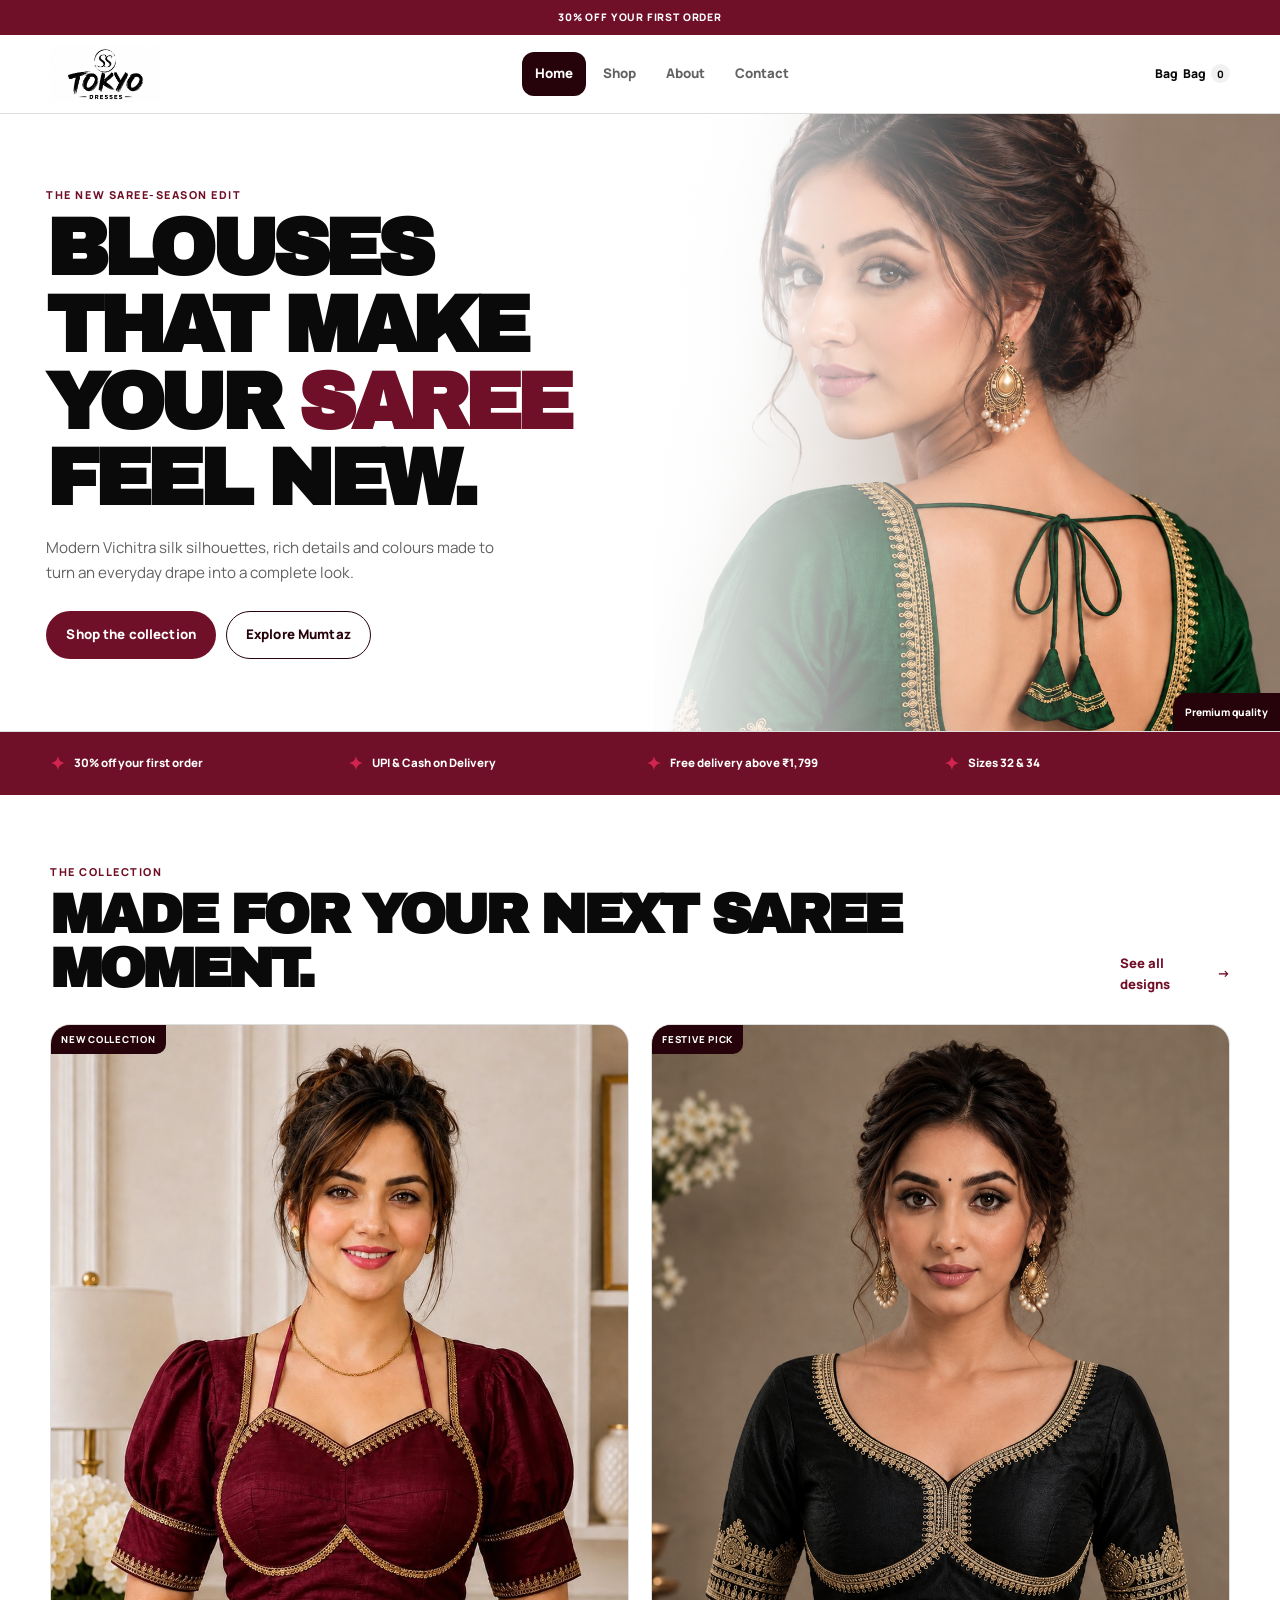
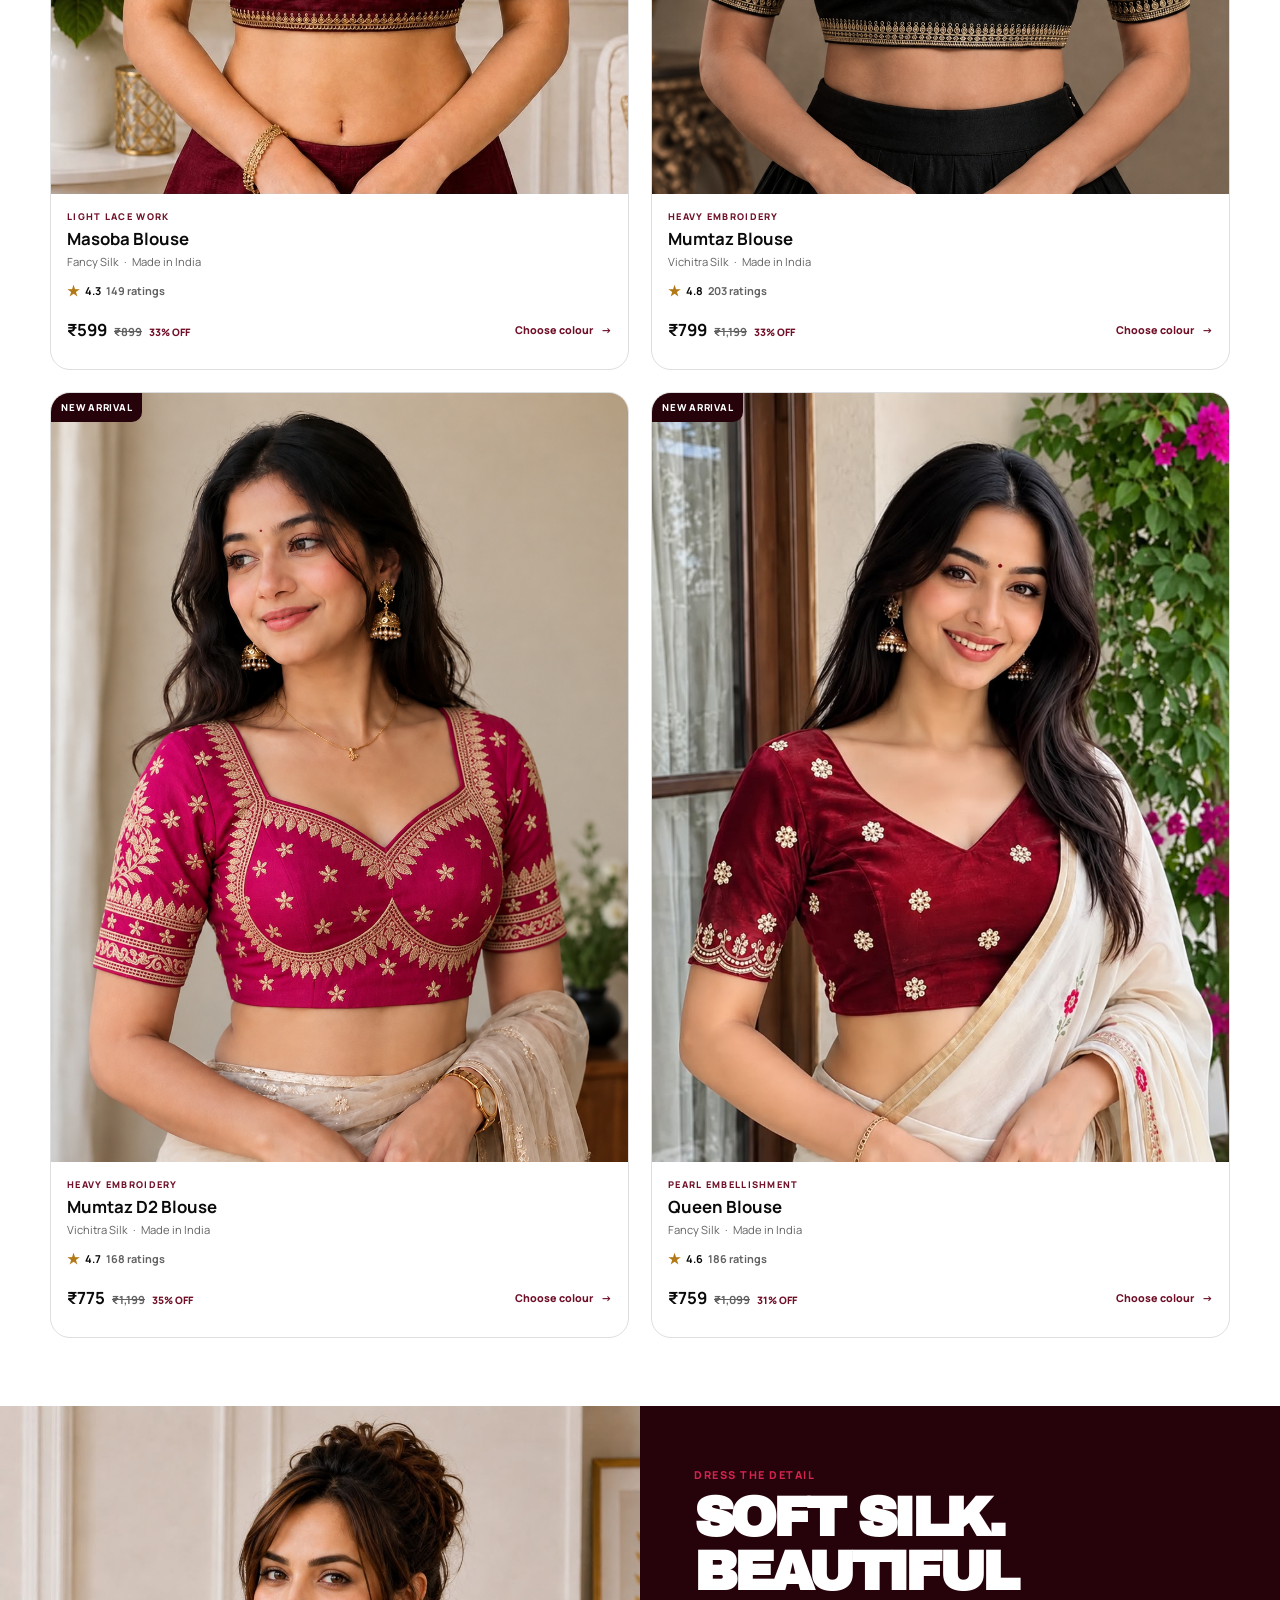
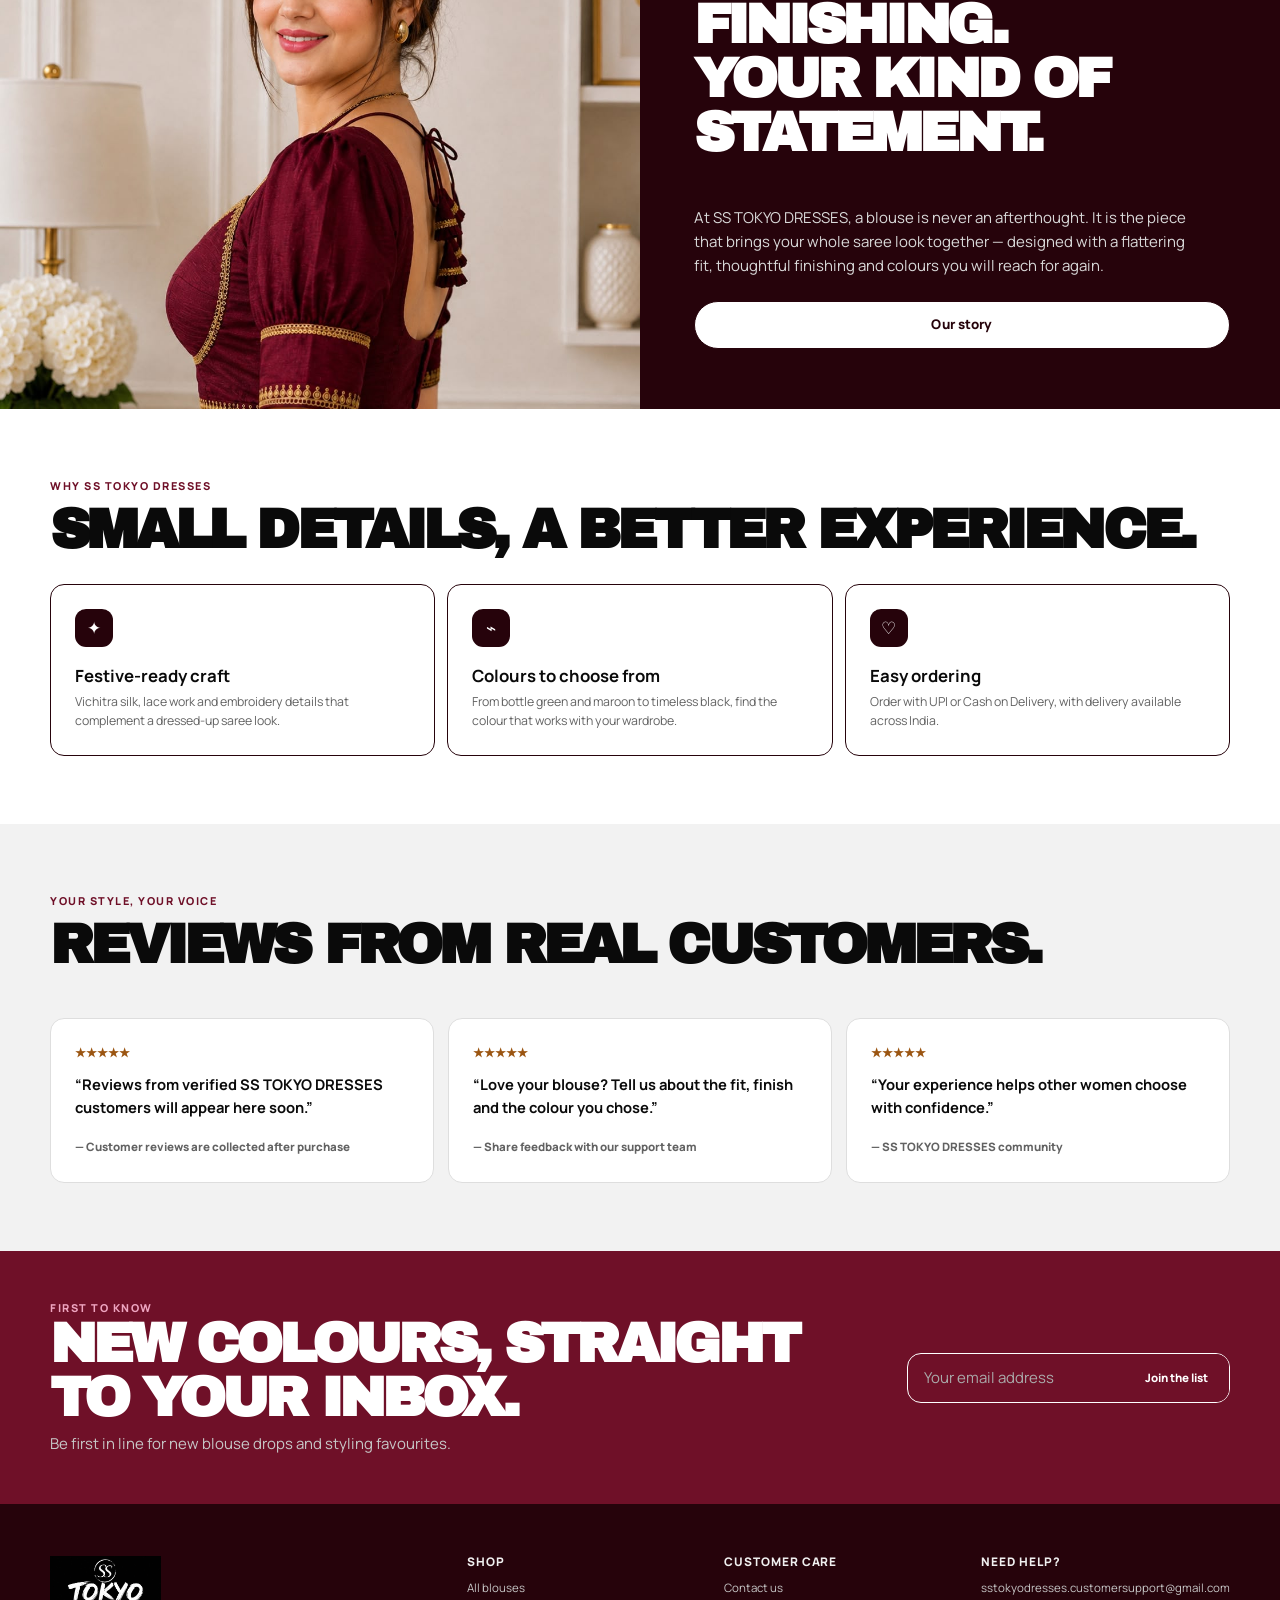
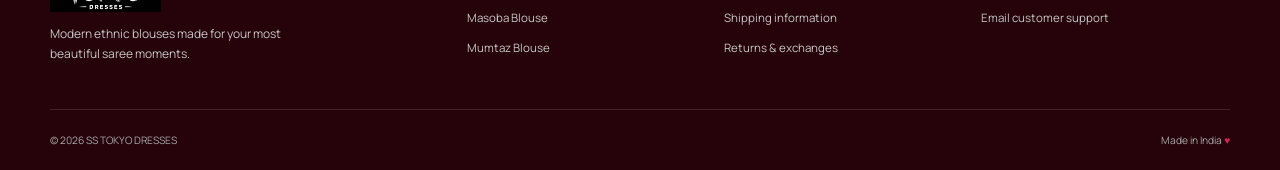
==== index.html @ bde2f47d "Initial SS TOKYO DRESSES storefront" ====
<!doctype html>
<html lang="en">
<head>
  <meta charset="UTF-8">
  <meta name="viewport" content="width=device-width, initial-scale=1.0">
  <meta name="theme-color" content="#7d1736">
  <title>SS TOKYO DRESSES | Modern Ethnic Blouses for Women</title>
  <meta name="description" content="Shop Vichitra silk ethnic blouses from SS TOKYO DRESSES. Discover Masoba lace-work, Mumtaz heavy embroidery and Queen pearl-embellished designs, with delivery across India.">
  <meta property="og:type" content="website">
  <meta property="og:title" content="SS TOKYO DRESSES | Modern Ethnic Blouses">
  <meta property="og:description" content="Modern Vichitra silk blouses made for your most beautiful saree moments.">
  <meta property="og:url" content="https://sstokyodresses.store/">
  <meta property="og:image" content="https://sstokyodresses.store/images/mumtaz-front-purple.png">
  <meta property="og:image:alt" content="Purple Mumtaz embroidered blouse from SS TOKYO DRESSES">
  <link rel="preconnect" href="https://fonts.googleapis.com">
  <link rel="preconnect" href="https://fonts.gstatic.com" crossorigin>
  <link href="https://fonts.googleapis.com/css2?family=Archivo+Black&family=Manrope:wght@400;500;600;700;800&display=swap" rel="stylesheet">
  <link rel="stylesheet" href="css/style.css">
</head>
<body data-page="home">
  <div id="site-header"></div>
  <main>
    <section class="hero">
      <div class="hero-grid">
        <div class="hero-content"><div class="container">
          <p class="eyebrow">The new saree-season edit</p>
          <h1>Blouses that make your <em>saree</em> feel new.</h1>
          <p class="hero-copy">Modern Vichitra silk silhouettes, rich details and colours made to turn an everyday drape into a complete look.</p>
          <div class="hero-actions"><a class="button button--primary" href="shop.html">Shop the collection</a><a class="button button--ghost" href="product.html?id=mumtaz-blouse">Explore Mumtaz</a></div>
        </div></div>
        <div class="hero-photo" role="img" aria-label="Model wearing the bottle green Mumtaz embroidered blouse with open-back tie detail"><span class="hero-note">Premium quality</span></div>
      </div>
    </section>

    <section class="value-strip" aria-label="Shopping benefits"><div class="container">
      <div class="value-item"><span aria-hidden="true">✦</span>30% off your first order</div>
      <div class="value-item"><span aria-hidden="true">✦</span>UPI &amp; Cash on Delivery</div>
      <div class="value-item"><span aria-hidden="true">✦</span>Free delivery above ₹1,799</div>
      <div class="value-item"><span aria-hidden="true">✦</span>Sizes 32 &amp; 34</div>
    </div></section>

    <section class="section container">
      <div class="section-heading"><div><p class="eyebrow">The collection</p><h2>Made for your next saree moment.</h2></div><a class="text-link" href="shop.html">See all designs <span aria-hidden="true">→</span></a></div>
      <div class="product-grid" id="featured-products"></div>
    </section>

    <section class="brand-story"><div class="brand-story-grid">
      <div class="brand-story-image" role="img" aria-label="Maroon Masoba blouse viewed from the side"></div>
      <div class="brand-story-content"><p class="eyebrow">Dress the detail</p><h2>Soft silk. Beautiful finishing. Your kind of statement.</h2><p>At SS TOKYO DRESSES, a blouse is never an afterthought. It is the piece that brings your whole saree look together — designed with a flattering fit, thoughtful finishing and colours you will reach for again.</p><a class="button button--ghost" href="about.html">Our story</a></div>
    </div></section>

    <section class="section container">
      <div class="section-heading"><div><p class="eyebrow">Why SS TOKYO DRESSES</p><h2>Small details, a better experience.</h2></div></div>
      <div class="why-grid">
        <article class="why-card"><span class="why-icon" aria-hidden="true">✦</span><h3>Festive-ready craft</h3><p>Vichitra silk, lace work and embroidery details that complement a dressed-up saree look.</p></article>
        <article class="why-card"><span class="why-icon" aria-hidden="true">⌁</span><h3>Colours to choose from</h3><p>From bottle green and maroon to timeless black, find the colour that works with your wardrobe.</p></article>
        <article class="why-card"><span class="why-icon" aria-hidden="true">♡</span><h3>Easy ordering</h3><p>Order with UPI or Cash on Delivery, with delivery available across India.</p></article>
      </div>
    </section>

    <section class="review-section"><div class="container">
      <p class="eyebrow">Your style, your voice</p><h2>Reviews from real customers.</h2>
      <div class="review-grid">
        <article class="review-card"><p class="stars" aria-hidden="true">★★★★★</p><blockquote>“Reviews from verified SS TOKYO DRESSES customers will appear here soon.”</blockquote><cite>— Customer reviews are collected after purchase</cite></article>
        <article class="review-card"><p class="stars" aria-hidden="true">★★★★★</p><blockquote>“Love your blouse? Tell us about the fit, finish and the colour you chose.”</blockquote><cite>— Share feedback with our support team</cite></article>
        <article class="review-card"><p class="stars" aria-hidden="true">★★★★★</p><blockquote>“Your experience helps other women choose with confidence.”</blockquote><cite>— SS TOKYO DRESSES community</cite></article>
      </div>
    </div></section>

    <section class="newsletter"><div class="newsletter-grid container"><div><p class="eyebrow" style="color:#eea5c0">First to know</p><h2>New colours, straight to your inbox.</h2><p>Be first in line for new blouse drops and styling favourites.</p></div><form class="newsletter-form" id="newsletter-form"><label class="sr-only" for="newsletter-email">Email address</label><input id="newsletter-email" type="email" placeholder="Your email address" required><button type="submit">Join the list</button></form></div></section>
  </main>
  <div id="site-footer"></div>
  <script src="js/products.js" defer></script>
  <script src="js/main.js" defer></script>
</body>
</html>
---- css/style.css ----
/* ================================================================
   SS TOKYO DRESSES — single, mobile-first stylesheet
   Palette and reusable values are kept at the top for easy editing.
   ================================================================ */
:root {
  /* Deep hierarchy: maroon surfaces, then a near-black wine for contrast. */
  --maroon: #6f1028;
  --maroon-dark: #26030b;
  --maroon-soft: #a91d40;
  --pink: #f1f1f1;
  --pink-light: #f7f7f7;
  --pink-strong: #d1244e;
  --ink: #0a0a0a;
  --muted: #626262;
  --line: #dedede;
  --cream: #ffffff;
  --white: #ffffff;
  --green: #2d765a;
  --shadow: 0 12px 30px rgba(0, 0, 0, 0.09);
  --shadow-small: 0 5px 14px rgba(0, 0, 0, 0.07);
  /* Soft corners keep the bold layout warm and easy to browse. */
  --radius: 20px;
  --radius-small: 14px;
  --container: 1180px;
}

* { box-sizing: border-box; }
html { scroll-behavior: smooth; }
body {
  margin: 0;
  min-width: 320px;
  color: var(--ink);
  background: var(--cream);
  font-family: "Manrope", Arial, sans-serif;
  font-size: 15px;
  line-height: 1.6;
}
body.menu-open { overflow: hidden; }
img { display: block; width: 100%; }
a { color: inherit; text-decoration: none; }
button, input, select, textarea { font: inherit; }
button { cursor: pointer; }
h1, h2, h3, p { margin-top: 0; }
h1, h2, h3 { line-height: 1.1; }
/*
  Main headings use Archivo Black for a powerful, sport-fashion feel.
  The clean, confident weight makes the catalogue feel more modern and direct.
*/
h1, h2 {
  font-family: "Archivo Black", "Arial Black", Arial, sans-serif;
  font-style: normal;
  font-weight: 900;
  letter-spacing: -0.07em;
  line-height: 0.96;
  text-transform: uppercase;
}
h1 { font-size: clamp(2.45rem, 8vw, 5rem); }
h2 { font-size: clamp(2rem, 5vw, 3.5rem); }
h3 { font-size: 1.05rem; }
input, select, textarea { color: var(--ink); }
textarea { resize: vertical; }
.container { width: min(100% - 32px, var(--container)); margin-inline: auto; }
.sr-only { position: absolute; width: 1px; height: 1px; padding: 0; margin: -1px; overflow: hidden; clip: rect(0, 0, 0, 0); white-space: nowrap; border: 0; }
.eyebrow { margin-bottom: 8px; color: var(--maroon); font-size: 0.68rem; font-weight: 800; letter-spacing: 0.14em; text-transform: uppercase; }
.text-link { display: inline-flex; align-items: center; min-height: 44px; gap: 8px; color: var(--maroon); font-size: 0.82rem; font-weight: 800; }
.text-link span { transition: transform 180ms ease; }
.text-link:hover span { transform: translateX(4px); }
.button { display: inline-flex; align-items: center; justify-content: center; min-height: 48px; padding: 12px 19px; border: 1px solid transparent; border-radius: 999px; font-size: 0.83rem; font-weight: 800; letter-spacing: 0.01em; text-align: center; transition: background-color 180ms ease, color 180ms ease, transform 180ms ease, box-shadow 180ms ease; }
.button:hover { transform: translateY(-2px); }
.button--primary { color: var(--white); background: var(--maroon); box-shadow: none; }
.button--primary:hover { background: var(--maroon-dark); box-shadow: none; }
.button--ghost { color: var(--maroon-dark); background: var(--white); border-color: var(--maroon-dark); }
.button--ghost:hover { color: var(--white); background: var(--maroon-dark); }
.button--full { width: 100%; }

/* Shared navigation ------------------------------------------------ */
.announcement-bar { padding: 9px 16px; color: var(--white); background: var(--maroon); font-size: 0.65rem; font-weight: 800; letter-spacing: 0.08em; text-align: center; text-transform: uppercase; }
.announcement-bar span { margin-inline: 6px; color: var(--pink-strong); }
.site-header { position: sticky; top: 0; z-index: 20; border-bottom: 1px solid var(--line); background: rgba(255, 255, 255, 0.96); backdrop-filter: none; }
.header-inner { position: relative; display: flex; align-items: center; justify-content: space-between; min-height: 72px; gap: 12px; }
.brand { display: inline-flex; width: 128px; height: 56px; align-items: center; }
.brand-logo { width: 100%; height: 100%; object-fit: contain; object-position: left center; }
.brand--footer .brand-logo { filter: invert(1); }
.nav-toggle { display: grid; width: 44px; height: 44px; place-content: center; gap: 4px; padding: 0; border: 0; background: transparent; }
.nav-toggle span { display: block; width: 22px; height: 2px; background: var(--maroon-dark); transition: transform 180ms ease, opacity 180ms ease; }
.nav-toggle.is-open span:nth-child(1) { transform: translateY(6px) rotate(45deg); }
.nav-toggle.is-open span:nth-child(2) { opacity: 0; }
.nav-toggle.is-open span:nth-child(3) { transform: translateY(-6px) rotate(-45deg); }
.site-nav { position: absolute; top: 72px; right: -16px; left: -16px; display: none; padding: 16px; border-bottom: 1px solid var(--line); background: var(--cream); box-shadow: var(--shadow); }
.site-nav.is-open { display: grid; }
.site-nav a { display: flex; align-items: center; min-height: 48px; padding: 0 10px; color: var(--muted); font-size: 0.83rem; font-weight: 800; }
.site-nav a.active, .site-nav a:hover { color: var(--white); border-radius: 12px; background: var(--maroon-dark); }
.cart-link { display: inline-flex; align-items: center; min-height: 44px; gap: 5px; color: var(--ink); font-size: 0.76rem; font-weight: 800; }
.cart-icon { display: none; }
.cart-count { display: grid; width: 19px; height: 19px; place-items: center; color: var(--white); border-radius: 50%; background: var(--maroon-dark); font-size: 0.63rem; }
.cart-count.is-empty { color: var(--ink); background: var(--pink); }

/* Homepage -------------------------------------------------------- */
.hero { overflow: hidden; border-bottom: 1px solid var(--line); background: var(--white); }
.hero-grid { display: grid; min-height: 620px; }
.hero-content { position: relative; z-index: 2; display: flex; flex-direction: column; justify-content: center; padding: 58px 0 42px; }
.hero h1 { max-width: 600px; margin-bottom: 18px; }
.hero h1 em { color: var(--maroon); font-style: normal; }
.hero-copy { max-width: 470px; margin-bottom: 26px; color: var(--muted); font-size: 0.95rem; }
.hero-actions { display: flex; flex-wrap: wrap; gap: 10px; }
.hero-photo {
  position: relative;
  min-height: 260px;
  /* The supplied image is kept unblurred; only the hero receives this white fade. */
  background-image: url("../images/hero-mumtaz-green-overlay.png");
  background-position: center 24%;
  background-size: cover;
}
.hero-photo::after {
  /* Mobile shows the original image with no colour overlay. */
  display: none;
}
.hero-note { position: absolute; right: 0; bottom: 0; z-index: 1; max-width: 112px; padding: 12px; color: var(--white); border-radius: 14px 0 0; background: var(--maroon-dark); box-shadow: none; font-size: 0.64rem; font-weight: 800; line-height: 1.4; }
.value-strip { padding: 20px 0; color: var(--white); background: var(--maroon); }
.value-strip .container { display: grid; grid-template-columns: repeat(2, 1fr); gap: 18px 12px; }
.value-item { display: flex; align-items: center; gap: 9px; font-size: 0.72rem; font-weight: 800; line-height: 1.3; }
.value-item span { color: var(--pink-strong); font-size: 1.1rem; }
.section { padding: 68px 0; }
.section-heading { display: flex; align-items: end; justify-content: space-between; gap: 20px; margin-bottom: 28px; }
.section-heading h2 { margin-bottom: 0; }
.product-grid { display: grid; grid-template-columns: repeat(2, minmax(0, 1fr)); gap: 12px; }
.product-card { overflow: hidden; border: 1px solid var(--line); border-radius: var(--radius); background: var(--white); box-shadow: none; transition: transform 220ms ease, border-color 220ms ease; }
.product-card:hover { transform: translateY(-5px); border-color: var(--maroon-dark); box-shadow: none; }
.product-image-link {
  position: relative;
  display: block;
  overflow: hidden;
  /* Portrait catalogue frames show each blouse in a 3:4 product view. */
  aspect-ratio: 3 / 4;
  background: #e5d5d6;
}
.product-image-link img { height: 100%; object-fit: cover; object-position: center top; transition: transform 400ms ease; }
.product-card:hover .product-image-link img { transform: scale(1.035); }
.product-badge { position: absolute; top: 0; left: 0; padding: 7px 10px; color: var(--white); border-radius: 0 0 10px; background: var(--maroon-dark); font-size: 0.6rem; font-weight: 900; letter-spacing: 0.08em; text-transform: uppercase; }
.product-image-overlay { position: absolute; right: 12px; bottom: 12px; padding: 7px 10px; color: var(--ink); border-radius: 999px; background: rgba(255, 255, 255, 0.92); font-size: 0.65rem; font-weight: 800; opacity: 0; transform: translateY(5px); transition: opacity 180ms ease, transform 180ms ease; }
.product-card:hover .product-image-overlay { opacity: 1; transform: translateY(0); }
.product-card-content { padding: 12px; }
.product-card-content .eyebrow { margin-bottom: 4px; font-size: 0.52rem; }
.product-card h3 { margin-bottom: 4px; font-size: 0.92rem; }
.product-card h3 a:hover { color: var(--maroon); }
.product-card-meta { display: flex; flex-wrap: wrap; align-items: center; gap: 2px 4px; color: var(--muted); font-size: 0.59rem; }
.product-rating { display: flex; align-items: center; gap: 4px; margin: 8px 0 0; color: var(--muted); font-size: 0.6rem; font-weight: 700; }
.product-rating > span:first-child { color: #b27916; font-size: 0.88rem; line-height: 1; }
.product-rating strong { color: var(--ink); }
.stars { color: #9b5511; font-size: 0.78rem; font-weight: 800; }
.product-card-bottom { display: flex; flex-direction: column; align-items: flex-start; gap: 2px; margin-top: 7px; }
.product-price-wrap { display: flex; flex-wrap: wrap; align-items: baseline; gap: 5px 7px; }
.product-card-bottom .product-sale-price { font-size: 0.95rem; }
.product-mrp { color: var(--muted); font-size: 0.7rem; font-weight: 700; }
.product-discount { color: var(--maroon); font-size: 0.56rem; font-weight: 900; white-space: nowrap; }
.product-card-bottom .text-link { min-height: 34px; font-size: 0.59rem; }
.brand-story { overflow: hidden; color: var(--white); background: var(--maroon-dark); }
.brand-story-grid { display: grid; }
.brand-story-image { min-height: 320px; background: url("../images/masoba-side-maroon.jpeg") center top / cover; }
/* Mobile-only side padding keeps the story copy comfortably inside the screen. */
.brand-story-content { padding: 54px 24px; }
.brand-story-content .eyebrow { color: var(--pink-strong); }
.brand-story-content h2 { max-width: 470px; }
.brand-story-content p:not(.eyebrow) { max-width: 500px; color: #d9d9d9; }
.brand-story-content .button { margin-top: 8px; }
.why-grid { display: grid; gap: 12px; }
.why-card { min-height: 172px; padding: 24px; border: 1px solid var(--maroon-dark); border-radius: var(--radius-small); background: var(--white); }
.why-icon { display: grid; width: 38px; height: 38px; place-items: center; margin-bottom: 20px; color: var(--white); border-radius: 11px; background: var(--maroon-dark); font-size: 1.05rem; }
.why-card h3 { margin-bottom: 6px; }
.why-card p { margin-bottom: 0; color: var(--muted); font-size: 0.77rem; }
.review-section { padding: 68px 0; background: #f2f2f2; }
.review-grid { display: grid; gap: 14px; }
.review-card { padding: 24px; border: 1px solid var(--line); border-radius: var(--radius-small); background: var(--white); box-shadow: none; }
.review-card .stars { margin-bottom: 10px; }
.review-card blockquote { margin: 0 0 16px; font-family: "Manrope", Arial, sans-serif; font-size: 0.92rem; font-weight: 700; line-height: 1.55; }
.review-card cite { color: var(--muted); font-size: 0.72rem; font-style: normal; font-weight: 800; }
.newsletter { padding: 48px 0; color: var(--white); background: var(--maroon); }
.newsletter-grid { display: grid; gap: 20px; }
.newsletter h2 { margin-bottom: 8px; }
.newsletter p { max-width: 500px; margin-bottom: 0; color: #c7c7c7; }
.newsletter-form { display: flex; align-items: stretch; min-height: 50px; max-width: 460px; overflow: hidden; border: 1px solid #ffffff; border-radius: 14px; background: transparent; }
.newsletter-form input { min-width: 0; flex: 1; padding: 0 16px; color: var(--white); border: 0; outline: 0; background: transparent; }
.newsletter-form input::placeholder { color: #aaaaaa; }
.newsletter-form button { min-width: 105px; color: var(--white); border: 0; background: var(--maroon); font-size: 0.72rem; font-weight: 900; }

/* Shop page ------------------------------------------------------- */
.page-hero { padding: 58px 0 34px; background: #f2f2f2; border-bottom: 1px solid var(--line); }
.page-hero p { max-width: 560px; margin-bottom: 0; color: var(--muted); }
.shop-content { padding: 28px 0 72px; }
.filters { display: grid; gap: 10px; margin-bottom: 24px; padding-bottom: 22px; border-bottom: 1px solid var(--line); }
.input-wrap { position: relative; }
.input-wrap span { position: absolute; top: 50%; left: 14px; color: var(--muted); transform: translateY(-50%); }
.filters input, .filters select { width: 100%; min-height: 48px; padding: 0 14px; border: 1px solid var(--line); border-radius: 12px; outline-color: var(--maroon); background: var(--white); font-size: 0.82rem; }
.filters input { padding-left: 38px; }
.shop-results-heading { display: flex; align-items: center; justify-content: space-between; margin-bottom: 16px; }
.shop-results-heading p { margin: 0; color: var(--muted); font-size: 0.75rem; }
.empty-state { grid-column: 1 / -1; padding: 40px; color: var(--muted); border: 1px dashed var(--line); border-radius: var(--radius-small); text-align: center; }

/* Product detail -------------------------------------------------- */
.breadcrumb { display: flex; gap: 8px; padding-top: 18px; color: var(--muted); font-size: 0.68rem; }
.breadcrumb a:hover { color: var(--maroon); }
.product-detail { display: grid; gap: 30px; padding-top: 24px; padding-bottom: 55px; }
.product-main-image { overflow: hidden; border-radius: var(--radius); background: #f2f2f2; }
.product-main-image img { aspect-ratio: 0.82; object-fit: cover; object-position: center top; }
.gallery-thumbnails { display: grid; grid-template-columns: repeat(4, 1fr); gap: 8px; margin-top: 9px; }
.thumbnail { min-height: 72px; padding: 0; overflow: hidden; border: 2px solid transparent; border-radius: 10px; background: #f2f2f2; }
.thumbnail.is-selected { border-color: var(--maroon-dark); }
.thumbnail img { height: 100%; aspect-ratio: 1; object-fit: cover; object-position: center top; }
.product-info h1 { margin-bottom: 8px; font-size: clamp(2.35rem, 8vw, 3.8rem); }
.rating-row { display: flex; align-items: center; gap: 10px; margin-bottom: 17px; color: var(--muted); font-size: 0.74rem; }
.product-price { display: flex; flex-wrap: wrap; align-items: baseline; gap: 7px 11px; margin-bottom: 20px; }
.product-price strong { font-size: 1.45rem; font-weight: 900; }
.product-price s { color: var(--muted); font-size: 0.88rem; font-weight: 700; }
.product-price span { color: var(--maroon); font-size: 0.76rem; font-weight: 900; }
.product-description { max-width: 550px; color: var(--muted); font-size: 0.86rem; }
.choice-group { padding: 18px 0; border-top: 1px solid var(--line); }
.choice-heading { display: flex; justify-content: space-between; gap: 10px; margin-bottom: 11px; font-size: 0.78rem; }
.choice-heading span, .choice-heading a { color: var(--maroon); font-weight: 800; }
.swatches, .size-buttons { display: flex; flex-wrap: wrap; gap: 9px; }
.colour-swatch { display: grid; width: 44px; height: 44px; place-items: center; padding: 0; border: 1px solid transparent; border-radius: 50%; background: transparent; }
.colour-swatch span { display: block; width: 30px; height: 30px; border: 1px solid rgba(0,0,0,0.18); border-radius: 50%; }
.colour-swatch.is-selected { border-color: var(--maroon-dark); }
.size-button { min-width: 48px; min-height: 44px; padding: 0 12px; color: var(--ink); border: 1px solid var(--line); border-radius: 10px; background: var(--white); font-size: 0.75rem; font-weight: 800; }
.size-button.is-selected { color: var(--white); border-color: var(--maroon-dark); background: var(--maroon-dark); }
.purchase-row { display: grid; grid-template-columns: 111px 1fr; gap: 10px; padding-top: 20px; border-top: 1px solid var(--line); }
.quantity-picker { display: flex; align-items: center; justify-content: space-around; min-height: 48px; overflow: hidden; border: 1px solid var(--line); border-radius: 999px; background: var(--white); }
.quantity-picker button { display: grid; width: 40px; min-height: 44px; place-items: center; padding: 0; color: var(--maroon); border: 0; background: transparent; font-size: 1.25rem; }
.quantity-picker output { min-width: 16px; text-align: center; font-size: 0.75rem; font-weight: 800; }
.add-product-button { justify-content: space-between; gap: 6px; }
.add-product-button span { font-size: 0.72rem; opacity: 0.82; }
.product-assurances { display: grid; gap: 10px; margin-top: 20px; }
.product-assurances div { display: flex; align-items: center; gap: 10px; padding: 12px; border: 1px solid var(--line); border-radius: 12px; background: #f2f2f2; }
.product-assurances span { color: var(--maroon); }
.product-assurances p { margin: 0; color: var(--muted); font-size: 0.68rem; line-height: 1.45; }
.product-assurances strong { color: var(--ink); }
.details-section { display: grid; gap: 28px; padding: 54px 0; border-top: 1px solid var(--line); }
.details-section h2 { margin-bottom: 20px; }
.feature-list { display: grid; gap: 12px; padding: 0; margin: 0; list-style: none; font-size: 0.82rem; }
.feature-list li { display: flex; gap: 10px; }
.feature-list li::before { color: var(--maroon); content: "✦"; }
.size-guide-card { padding: 24px; border-radius: var(--radius); background: #f2f2f2; }
.size-guide-card h2 { font-size: 1.65rem; }
.size-guide-card p { color: var(--muted); font-size: 0.78rem; }
.size-guide-table { display: grid; grid-template-columns: 1fr 0.75fr 0.75fr; gap: 1px; overflow: hidden; margin: 18px 0; border: 1px solid var(--line); border-radius: 12px; background: var(--line); font-size: 0.7rem; }
.size-guide-table span { padding: 8px; background: var(--white); text-align: center; }
.size-guide-table span:nth-child(-n + 3) { color: var(--ink); background: #f2f2f2; font-weight: 900; }
.size-guide-table span:nth-child(3n + 1) { font-weight: 800; text-align: left; }
.size-note { margin-bottom: 0 !important; }
.size-note a { color: var(--maroon); font-weight: 800; }
.related-section { padding: 58px 0; background: #f2f2f2; }
.related-section h2 { margin-bottom: 24px; }
.product-grid--related { max-width: 520px; }

/* Cart and checkout ------------------------------------------------ */
.cart-page { padding: 46px 0 60px; }
.cart-heading { display: flex; align-items: end; justify-content: space-between; gap: 16px; margin-bottom: 28px; }
.cart-heading h1 { margin-bottom: 0; }
.cart-layout { display: grid; gap: 24px; }
.cart-items { display: grid; gap: 12px; }
.cart-item { display: grid; grid-template-columns: 96px 1fr; gap: 13px; padding: 10px; border: 1px solid var(--line); border-radius: var(--radius-small); background: var(--white); }
.cart-item > img { width: 96px; height: 130px; border-radius: 10px; object-fit: cover; object-position: center top; }
.cart-item-main { display: flex; min-width: 0; flex-direction: column; justify-content: space-between; }
.cart-item-heading { display: flex; align-items: start; justify-content: space-between; gap: 8px; }
.cart-item-heading .eyebrow { margin-bottom: 3px; font-size: 0.54rem; }
.cart-item-heading h2 { margin-bottom: 2px; font-family: "Manrope", sans-serif; font-size: 0.86rem; letter-spacing: 0; }
.cart-item-heading p { margin-bottom: 0; color: var(--muted); font-size: 0.68rem; }
.cart-item-heading strong { white-space: nowrap; font-size: 0.82rem; }
.cart-item-actions { display: flex; align-items: center; justify-content: space-between; margin-top: 10px; }
.cart-item-actions .quantity-picker { min-height: 44px; }
.cart-item-actions .quantity-picker button { width: 38px; min-height: 44px; }
.remove-button { min-height: 44px; padding: 0 4px; color: var(--maroon); border: 0; background: transparent; font-size: 0.68rem; font-weight: 800; text-decoration: underline; text-underline-offset: 3px; }
.order-summary { align-self: start; padding: 22px; border: 1px solid var(--line); border-radius: var(--radius); background: var(--white); box-shadow: var(--shadow-small); }
.order-summary h2 { margin-bottom: 20px; font-size: 1.6rem; }
.order-summary > div:not(.summary-total) { display: flex; justify-content: space-between; gap: 12px; padding: 8px 0; color: var(--muted); font-size: 0.76rem; }
.shipping-progress { margin: 10px 0 15px; padding: 9px 10px; color: var(--green); border: 1px solid #b8dfc9; border-radius: 10px; background: #eaf6f0; font-size: 0.68rem; font-weight: 800; }
.summary-total { display: flex; justify-content: space-between; gap: 12px; padding: 16px 0; margin-bottom: 14px; border-top: 1px solid var(--line); font-size: 1rem; }
.secure-note { margin: 12px 0 0; color: var(--muted); font-size: 0.65rem; text-align: center; }
.checkout-section { padding: 58px 0; background: #f2f2f2; }
.checkout-layout { display: grid; gap: 26px; }
.checkout-layout h2 { margin-bottom: 10px; }
.checkout-intro { max-width: 520px; color: var(--muted); font-size: 0.82rem; }
.checkout-form { display: grid; gap: 13px; margin-top: 20px; }
.field-grid { display: grid; gap: 13px; }
.checkout-form label { display: grid; gap: 6px; font-size: 0.72rem; font-weight: 800; }
.checkout-form label span { color: var(--muted); font-weight: 500; }
.checkout-form input, .checkout-form textarea { width: 100%; min-height: 46px; padding: 11px 12px; border: 1px solid var(--line); border-radius: 12px; outline-color: var(--maroon); background: var(--white); font-size: 0.8rem; font-weight: 500; }
.checkout-form textarea { min-height: 105px; }
.form-note { margin: 0; color: var(--muted); font-size: 0.65rem; text-align: center; }
.upi-card { align-self: start; padding: 24px; border-radius: var(--radius); background: var(--white); box-shadow: var(--shadow-small); text-align: center; }
.upi-card h2 { margin-bottom: 16px; font-size: 1.7rem; }
.upi-card img { width: min(100%, 210px); margin: 0 auto 18px; }
.upi-card p { color: var(--muted); font-size: 0.75rem; }
.upi-card code { display: inline-block; padding: 3px 6px; color: var(--maroon); border-radius: 7px; background: #f2f2f2; font-family: "Manrope", Arial, sans-serif; font-size: 0.72rem; font-weight: 800; }
.upi-note { margin-bottom: 0; font-size: 0.65rem !important; line-height: 1.5; }
.empty-cart { padding: 100px 0; text-align: center; }
.empty-cart h1 { max-width: 600px; margin-inline: auto; }
.empty-cart p:not(.eyebrow) { max-width: 430px; margin: 0 auto 22px; color: var(--muted); }

/* About and contact ------------------------------------------------ */
.about-intro { display: grid; gap: 24px; padding: 55px 0; }
.about-intro-image { min-height: 390px; border-radius: var(--radius); background: url("../images/mumtaz-front-green-alt.png") center top / cover; }
.about-copy p { max-width: 580px; color: var(--muted); }
.about-copy .lead { color: var(--ink); font-family: "Manrope", Arial, sans-serif; font-size: 1.08rem; font-weight: 700; line-height: 1.55; }
.policy-section { padding: 60px 0; background: #f2f2f2; }
.policy-grid { display: grid; gap: 14px; }
.policy-card { padding: 23px; border: 1px solid var(--line); border-radius: var(--radius-small); background: var(--white); }
.policy-card h2 { margin-bottom: 10px; font-size: 1.75rem; }
.policy-card p, .policy-card li { color: var(--muted); font-size: 0.78rem; }
.policy-card ul { padding-left: 18px; margin-bottom: 0; }
.contact-section { padding: 54px 0 68px; }
.contact-layout { display: grid; gap: 25px; }
.contact-details { padding: 26px; color: var(--white); border-radius: var(--radius); background: var(--maroon-dark); }
.contact-details .eyebrow { color: var(--pink-strong); }
.contact-details h2 { margin-bottom: 15px; }
.contact-details p { color: #d0d0d0; font-size: 0.83rem; }
.contact-detail-link { display: block; min-height: 44px; margin-top: 14px; color: var(--white); font-size: 0.8rem; font-weight: 800; text-decoration: underline; text-underline-offset: 4px; }
.contact-note { margin-top: 26px !important; padding-top: 22px; border-top: 1px solid rgba(255,255,255,0.22); font-size: 0.7rem !important; }
.contact-form-card { padding: 24px; border: 1px solid var(--line); border-radius: var(--radius); background: var(--white); }
.contact-form-card h2 { font-size: 2rem; }
.contact-form { display: grid; gap: 13px; }
.contact-form label { display: grid; gap: 6px; font-size: 0.72rem; font-weight: 800; }
.contact-form input, .contact-form textarea { width: 100%; min-height: 47px; padding: 10px 12px; border: 1px solid var(--line); border-radius: 12px; outline-color: var(--maroon); background: var(--cream); font-size: 0.8rem; }
.contact-form textarea { min-height: 120px; }

/* Footer and small interactions ----------------------------------- */
.site-footer { padding-top: 52px; color: #f0f0f0; background: var(--maroon-dark); }
.footer-grid { display: grid; gap: 28px; }
.footer-grid h2 { margin-bottom: 11px; font-family: "Manrope", Arial, sans-serif; font-size: 0.74rem; font-weight: 900; letter-spacing: 0.08em; text-transform: uppercase; }
.footer-grid a { display: block; width: fit-content; min-height: 30px; color: #c6c6c6; font-size: 0.72rem; }
.footer-grid a:hover { color: var(--pink-strong); }
.footer-brand .brand { margin-bottom: 12px; color: var(--pink-strong); }
.footer-brand p { max-width: 270px; margin-bottom: 0; color: #c6c6c6; font-size: 0.75rem; }
.footer-bottom { display: flex; flex-wrap: wrap; justify-content: space-between; gap: 10px; padding: 22px 0; margin-top: 40px; border-top: 1px solid rgba(255,255,255,0.12); color: #a8a8a8; font-size: 0.64rem; }
.footer-bottom span:last-child span { color: var(--pink-strong); }
.toast { position: fixed; right: 16px; bottom: 16px; z-index: 50; max-width: calc(100% - 32px); padding: 12px 15px; color: var(--white); border-radius: 10px; background: var(--maroon-dark); box-shadow: var(--shadow); font-size: 0.75rem; font-weight: 800; opacity: 0; pointer-events: none; transform: translateY(12px); transition: opacity 180ms ease, transform 180ms ease; }
.toast.is-visible { opacity: 1; transform: translateY(0); }

/* Larger screens --------------------------------------------------- */
@media (min-width: 580px) {
  .container { width: min(100% - 48px, var(--container)); }
  .value-strip .container { grid-template-columns: repeat(4, 1fr); }
  .product-grid, .why-grid, .review-grid { grid-template-columns: repeat(2, 1fr); }
  /* Restore the roomier card treatment outside the mobile two-column view. */
  .product-grid { gap: 18px; }
  .product-card-content { padding: 16px; }
  .product-card-content .eyebrow { margin-bottom: 5px; font-size: 0.58rem; }
  .product-card h3 { margin-bottom: 5px; font-size: 1.05rem; }
  .product-card-meta { gap: 5px; font-size: 0.7rem; }
  .product-rating { gap: 5px; margin-top: 11px; font-size: 0.68rem; }
  .product-card-bottom { flex-direction: row; align-items: center; justify-content: space-between; gap: 8px; margin-top: 9px; }
  .product-card-bottom .product-sale-price { font-size: 1.05rem; }
  .product-discount { font-size: 0.64rem; }
  .product-card-bottom .text-link { min-height: 44px; font-size: 0.67rem; }
  .filters { grid-template-columns: 1fr 210px; }
  .field-grid { grid-template-columns: 1fr 1fr; }
  .policy-grid { grid-template-columns: repeat(2, 1fr); }
}

@media (min-width: 780px) {
  .header-inner { min-height: 78px; }
  .nav-toggle { display: none; }
  .site-nav { position: static; display: flex; align-items: center; gap: 4px; padding: 0; border: 0; background: transparent; box-shadow: none; }
  .site-nav a { min-height: 44px; padding: 0 13px; border-radius: 999px; }
  .cart-link { min-width: 84px; justify-content: flex-end; }
  .cart-icon { display: inline; }
  .hero-grid { grid-template-columns: minmax(0, 1.02fr) minmax(320px, 0.98fr); min-height: 610px; }
  .hero-content { padding: 72px 0 72px; }
  .hero-content > * { width: min(100% - 24px, 560px); margin-left: auto; }
  /* Desktop uses the supplied white-background hero photo and its white blend. */
  .hero-photo {
    min-height: 100%;
    background-image: url("../images/hero-mumtaz-green-desktop.png");
    background-position: 58% center;
  }
  .hero-photo::after {
    position: absolute;
    inset: 0;
    display: block;
    content: "";
    pointer-events: none;
    /* Desktop-only white blend joins the photo beautifully to the hero copy. */
    background: linear-gradient(90deg, rgba(255, 255, 255, 0.94) 0%, rgba(255, 255, 255, 0.64) 27%, rgba(255, 255, 255, 0.18) 56%, rgba(255, 255, 255, 0) 78%);
  }
  .product-grid { grid-template-columns: repeat(2, 1fr); gap: 22px; }
  .product-image-link { height: auto; }
  .brand-story-grid { grid-template-columns: 1fr 1fr; min-height: 505px; }
  .brand-story-content { display: flex; flex-direction: column; justify-content: center; padding: 60px max(24px, calc((100vw - var(--container)) / 2)); padding-left: 54px; }
  .why-grid { grid-template-columns: repeat(3, 1fr); }
  .review-grid { grid-template-columns: repeat(3, 1fr); }
  .newsletter-grid { grid-template-columns: 1fr auto; align-items: center; }
  .product-detail { grid-template-columns: minmax(0, 1.02fr) minmax(360px, 0.85fr); align-items: start; gap: 52px; padding-top: 34px; }
  .product-info { position: sticky; top: 100px; }
  .details-section { grid-template-columns: 1fr 1fr; gap: 60px; }
  .product-grid--related { grid-template-columns: minmax(260px, 360px); }
  .cart-layout { grid-template-columns: minmax(0, 1fr) 330px; align-items: start; }
  .order-summary { position: sticky; top: 100px; }
  .checkout-layout { grid-template-columns: minmax(0, 1fr) 330px; gap: 60px; }
  .about-intro { grid-template-columns: 0.9fr 1.1fr; align-items: center; gap: 52px; }
  .policy-grid { grid-template-columns: repeat(3, 1fr); }
  .contact-layout { grid-template-columns: 0.8fr 1.2fr; align-items: start; gap: 42px; }
  .footer-grid { grid-template-columns: 1.7fr repeat(3, 1fr); }
}

@media (min-width: 1030px) {
  .product-grid { grid-template-columns: repeat(2, 1fr); }
  .shop-page-grid { grid-template-columns: 235px minmax(0, 1fr); gap: 34px; }
  .filters { display: grid; grid-template-columns: 1fr; align-content: start; margin-bottom: 0; padding: 0; border: 0; }
  .shop-results-heading { margin-bottom: 20px; }
}

@media (min-width: 1200px) {
  .product-grid:not(.product-grid--related) { grid-template-columns: repeat(2, 1fr); }
}
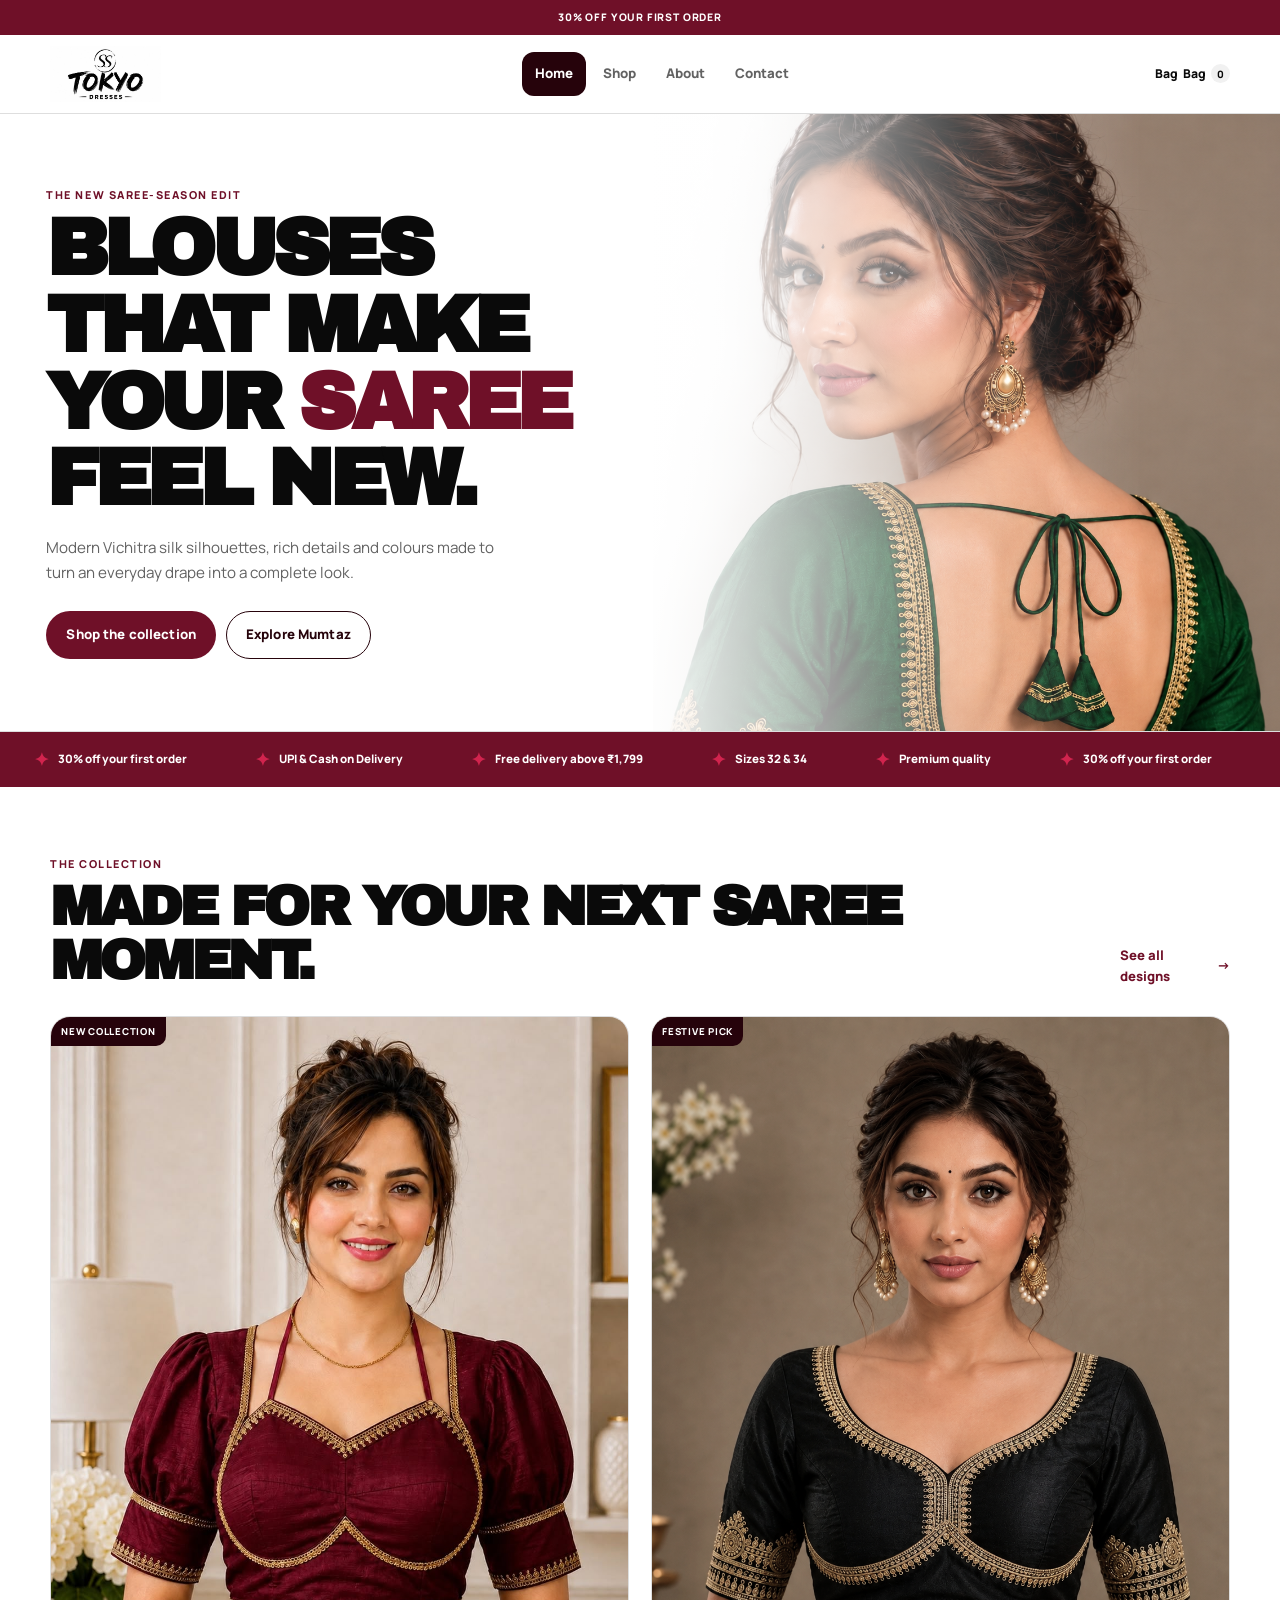
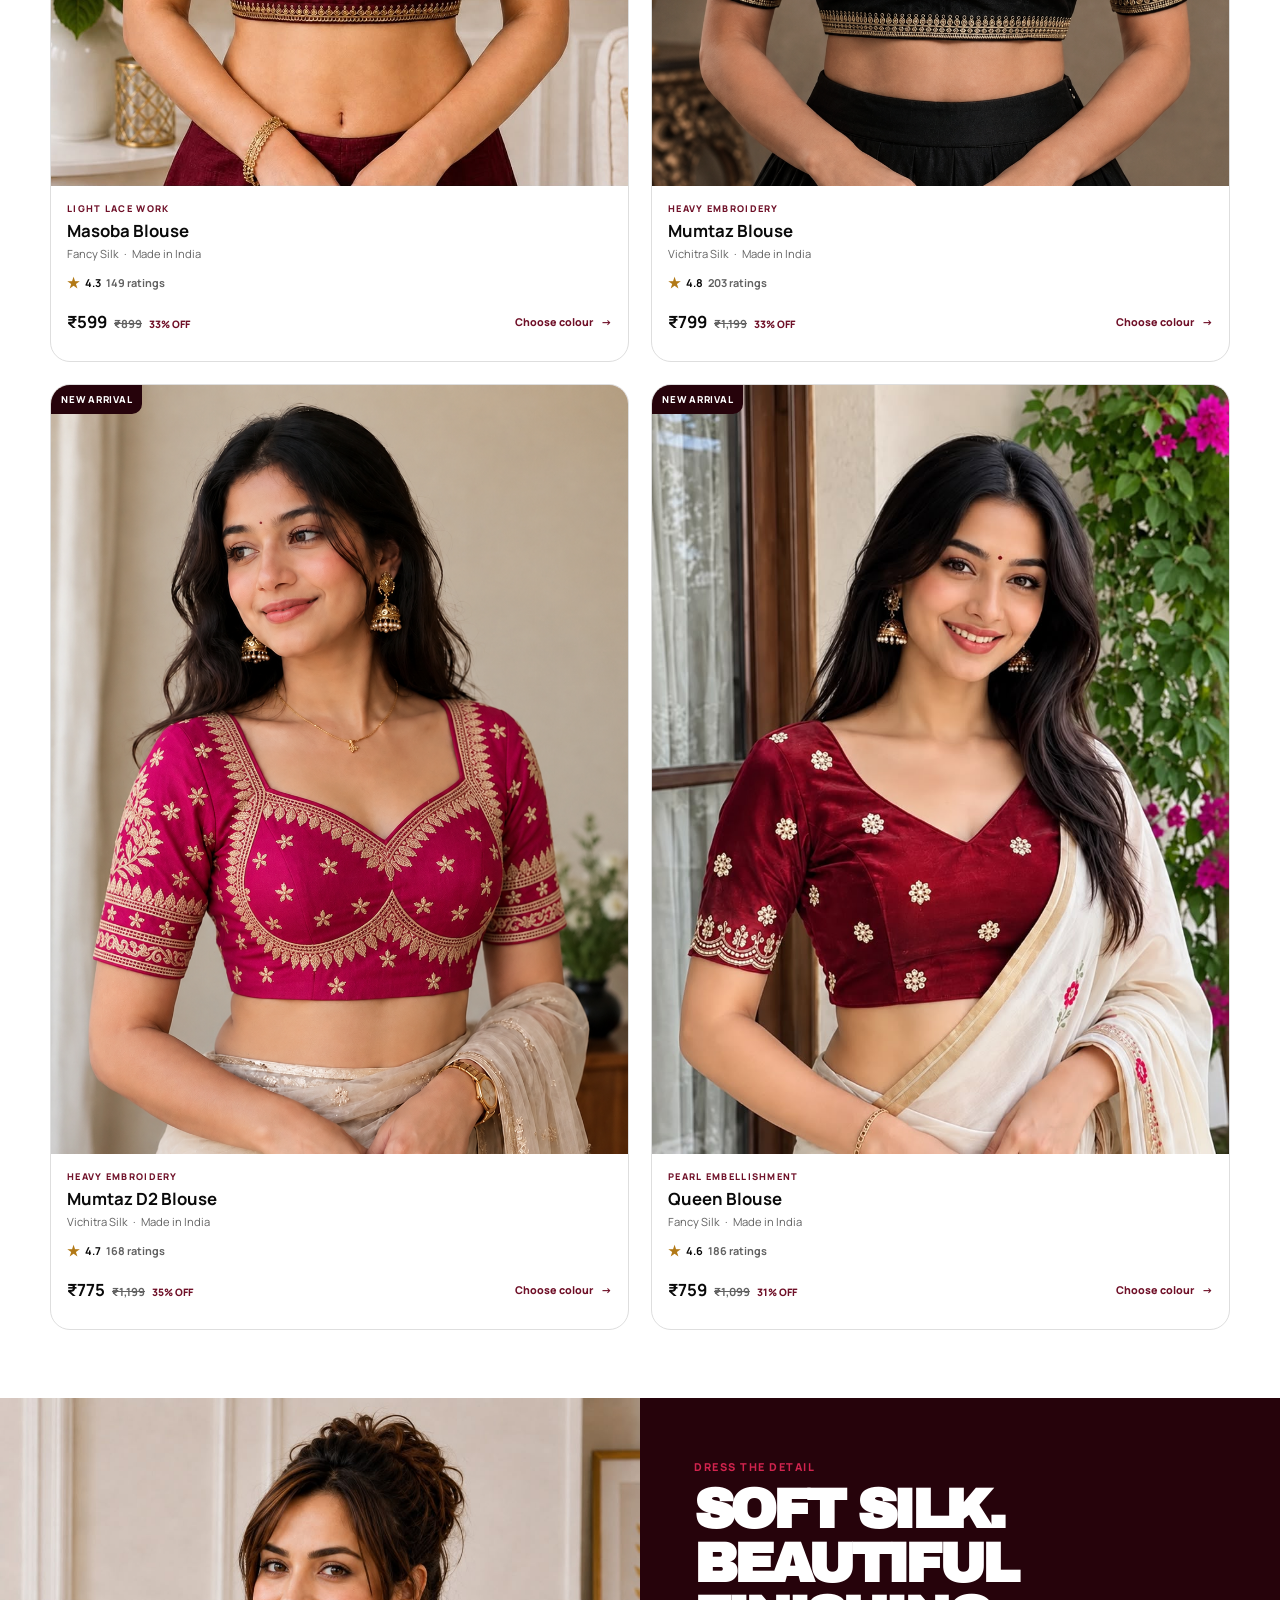
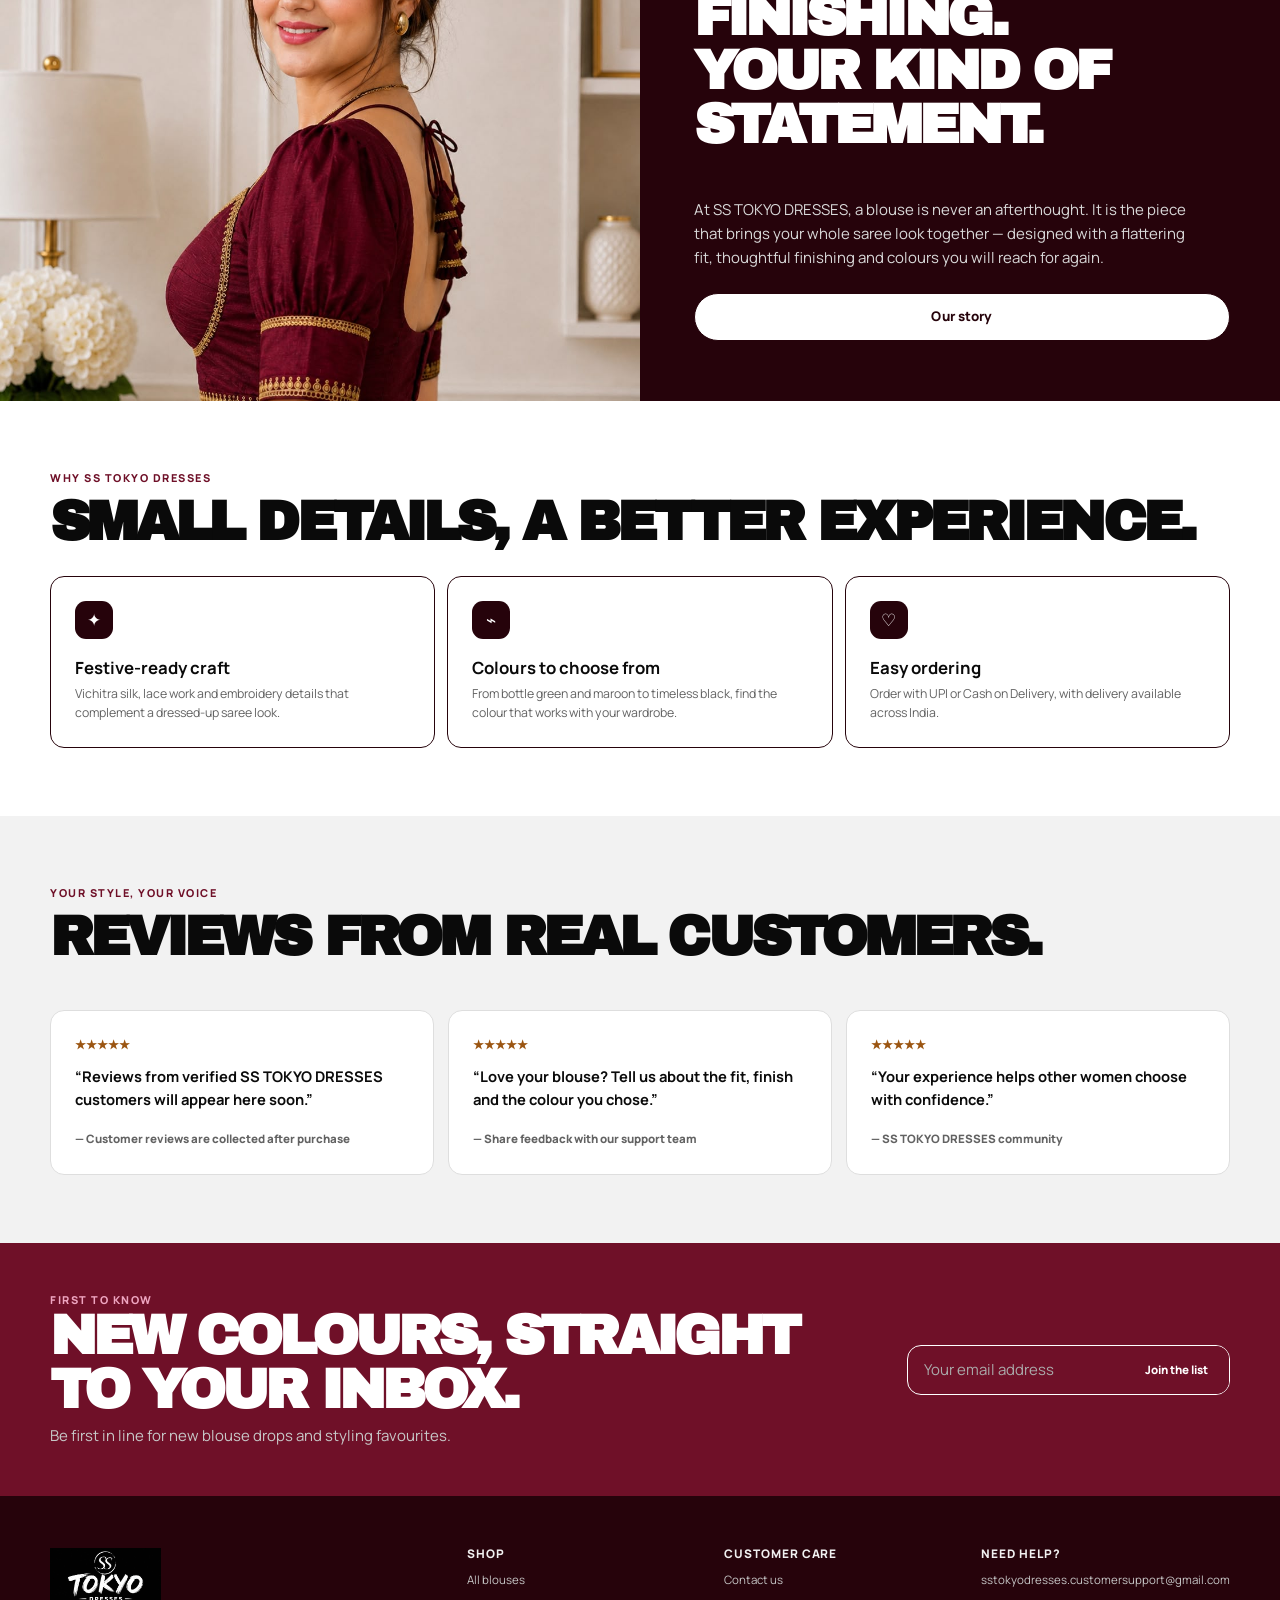
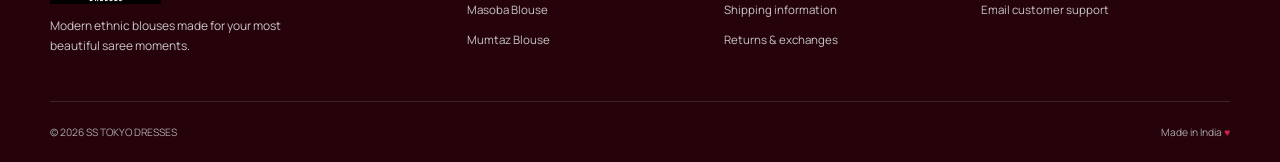
==== commit e789ab4c: "Add scrolling shopping benefits banner" ====
--- a/index.html
+++ b/index.html
@@ -28,16 +28,30 @@
           <p class="hero-copy">Modern Vichitra silk silhouettes, rich details and colours made to turn an everyday drape into a complete look.</p>
           <div class="hero-actions"><a class="button button--primary" href="shop.html">Shop the collection</a><a class="button button--ghost" href="product.html?id=mumtaz-blouse">Explore Mumtaz</a></div>
         </div></div>
-        <div class="hero-photo" role="img" aria-label="Model wearing the bottle green Mumtaz embroidered blouse with open-back tie detail"><span class="hero-note">Premium quality</span></div>
+        <div class="hero-photo" role="img" aria-label="Model wearing the bottle green Mumtaz embroidered blouse with open-back tie detail"></div>
       </div>
     </section>
 
-    <section class="value-strip" aria-label="Shopping benefits"><div class="container">
-      <div class="value-item"><span aria-hidden="true">✦</span>30% off your first order</div>
-      <div class="value-item"><span aria-hidden="true">✦</span>UPI &amp; Cash on Delivery</div>
-      <div class="value-item"><span aria-hidden="true">✦</span>Free delivery above ₹1,799</div>
-      <div class="value-item"><span aria-hidden="true">✦</span>Sizes 32 &amp; 34</div>
-    </div></section>
+    <section class="value-strip" aria-label="Shopping benefits">
+      <div class="value-ticker">
+        <div class="value-track">
+          <div class="value-group">
+            <div class="value-item"><span aria-hidden="true">✦</span>30% off your first order</div>
+            <div class="value-item"><span aria-hidden="true">✦</span>UPI &amp; Cash on Delivery</div>
+            <div class="value-item"><span aria-hidden="true">✦</span>Free delivery above ₹1,799</div>
+            <div class="value-item"><span aria-hidden="true">✦</span>Sizes 32 &amp; 34</div>
+            <div class="value-item"><span aria-hidden="true">✦</span>Premium quality</div>
+          </div>
+          <div class="value-group" aria-hidden="true">
+            <div class="value-item"><span aria-hidden="true">✦</span>30% off your first order</div>
+            <div class="value-item"><span aria-hidden="true">✦</span>UPI &amp; Cash on Delivery</div>
+            <div class="value-item"><span aria-hidden="true">✦</span>Free delivery above ₹1,799</div>
+            <div class="value-item"><span aria-hidden="true">✦</span>Sizes 32 &amp; 34</div>
+            <div class="value-item"><span aria-hidden="true">✦</span>Premium quality</div>
+          </div>
+        </div>
+      </div>
+    </section>
 
     <section class="section container">
       <div class="section-heading"><div><p class="eyebrow">The collection</p><h2>Made for your next saree moment.</h2></div><a class="text-link" href="shop.html">See all designs <span aria-hidden="true">→</span></a></div>
--- a/css/style.css
+++ b/css/style.css
@@ -115,11 +115,18 @@
   /* Mobile shows the original image with no colour overlay. */
   display: none;
 }
-.hero-note { position: absolute; right: 0; bottom: 0; z-index: 1; max-width: 112px; padding: 12px; color: var(--white); border-radius: 14px 0 0; background: var(--maroon-dark); box-shadow: none; font-size: 0.64rem; font-weight: 800; line-height: 1.4; }
-.value-strip { padding: 20px 0; color: var(--white); background: var(--maroon); }
-.value-strip .container { display: grid; grid-template-columns: repeat(2, 1fr); gap: 18px 12px; }
-.value-item { display: flex; align-items: center; gap: 9px; font-size: 0.72rem; font-weight: 800; line-height: 1.3; }
+.value-strip { padding: 16px 0; overflow: hidden; color: var(--white); background: var(--maroon); }
+.value-ticker { overflow: hidden; width: 100%; }
+.value-track { display: flex; width: max-content; animation: benefits-scroll 28s linear infinite; }
+.value-group { display: flex; flex: none; align-items: center; gap: 42px; padding: 0 21px; }
+.value-item { display: flex; flex: none; align-items: center; gap: 9px; white-space: nowrap; font-size: 0.72rem; font-weight: 800; line-height: 1.3; }
 .value-item span { color: var(--pink-strong); font-size: 1.1rem; }
+@keyframes benefits-scroll { to { transform: translateX(-50%); } }
+@media (prefers-reduced-motion: reduce) {
+  .value-track { width: 100%; animation: none; }
+  .value-group { flex-wrap: wrap; justify-content: center; width: 100%; gap: 10px 24px; padding: 0 16px; }
+  .value-group[aria-hidden="true"] { display: none; }
+}
 .section { padding: 68px 0; }
 .section-heading { display: flex; align-items: end; justify-content: space-between; gap: 20px; margin-bottom: 28px; }
 .section-heading h2 { margin-bottom: 0; }
@@ -338,7 +345,7 @@
 /* Larger screens --------------------------------------------------- */
 @media (min-width: 580px) {
   .container { width: min(100% - 48px, var(--container)); }
-  .value-strip .container { grid-template-columns: repeat(4, 1fr); }
+  .value-group { gap: 68px; padding: 0 34px; }
   .product-grid, .why-grid, .review-grid { grid-template-columns: repeat(2, 1fr); }
   /* Restore the roomier card treatment outside the mobile two-column view. */
   .product-grid { gap: 18px; }
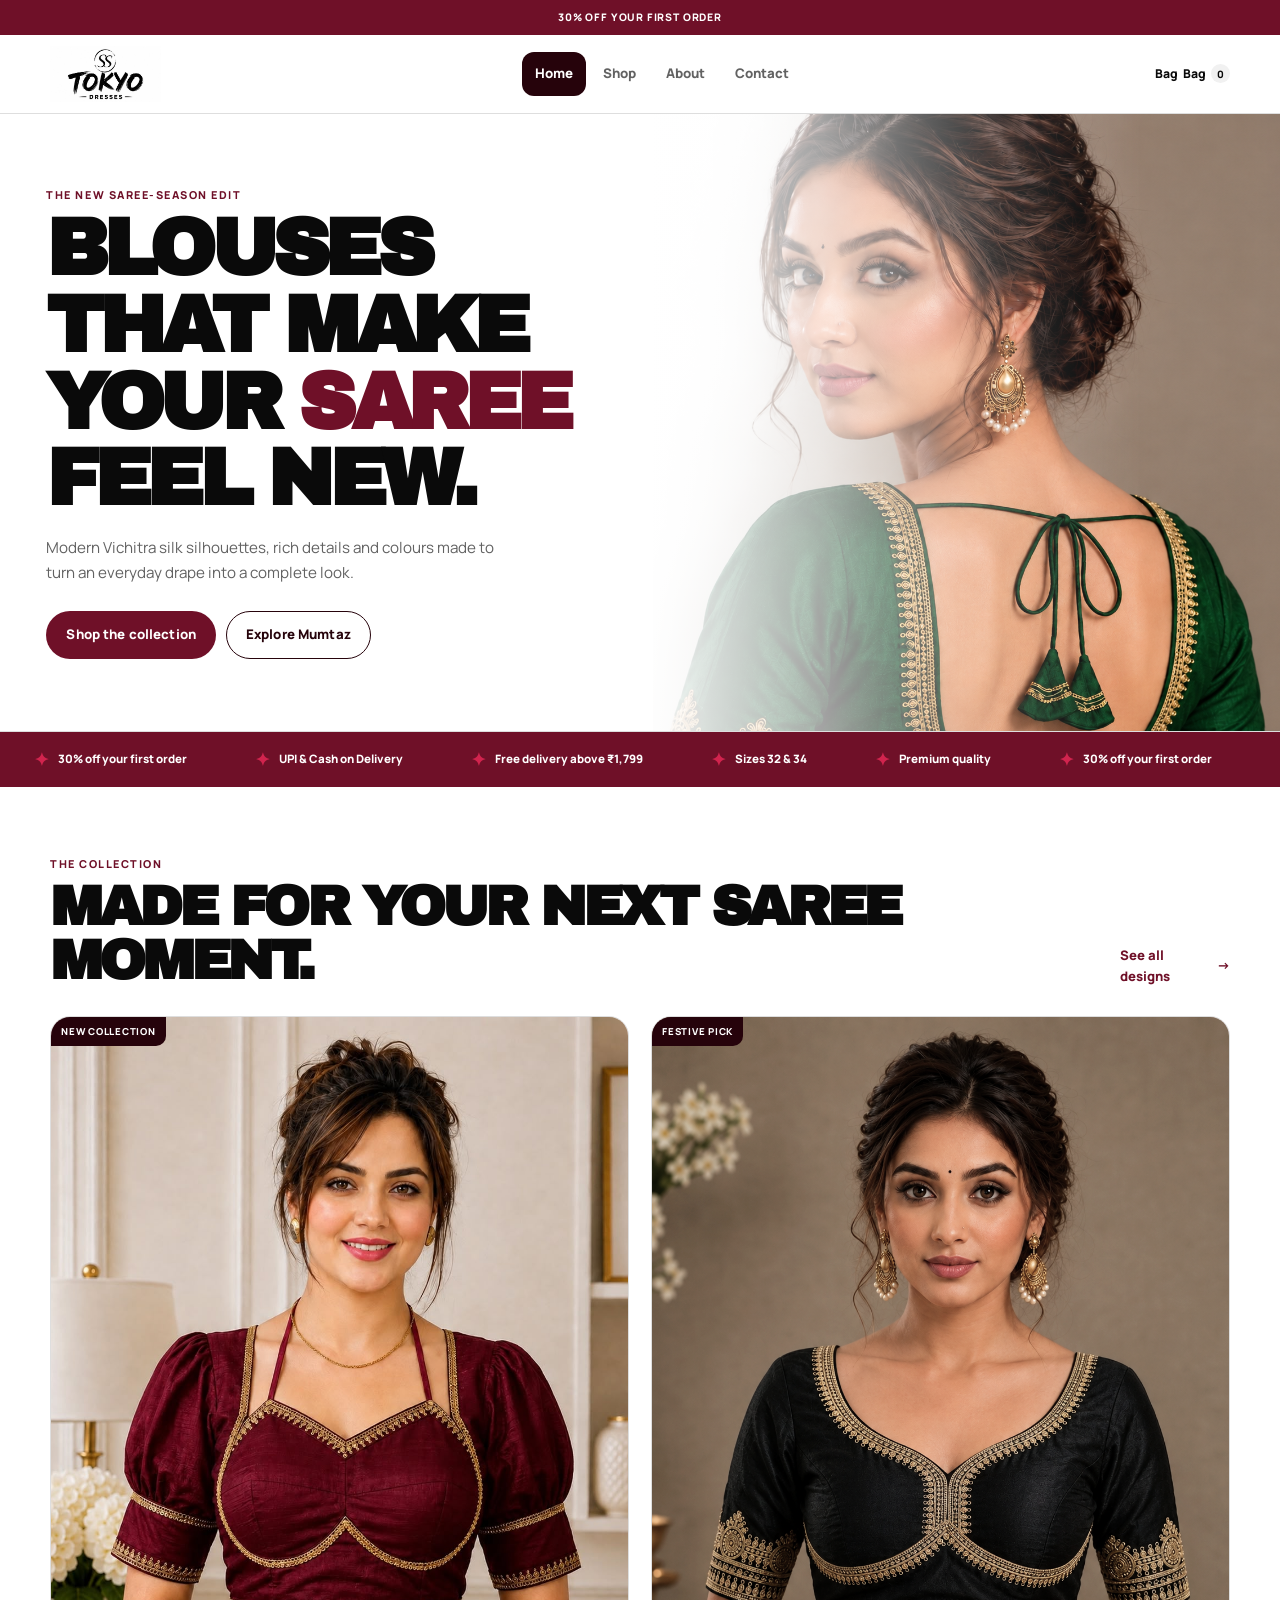
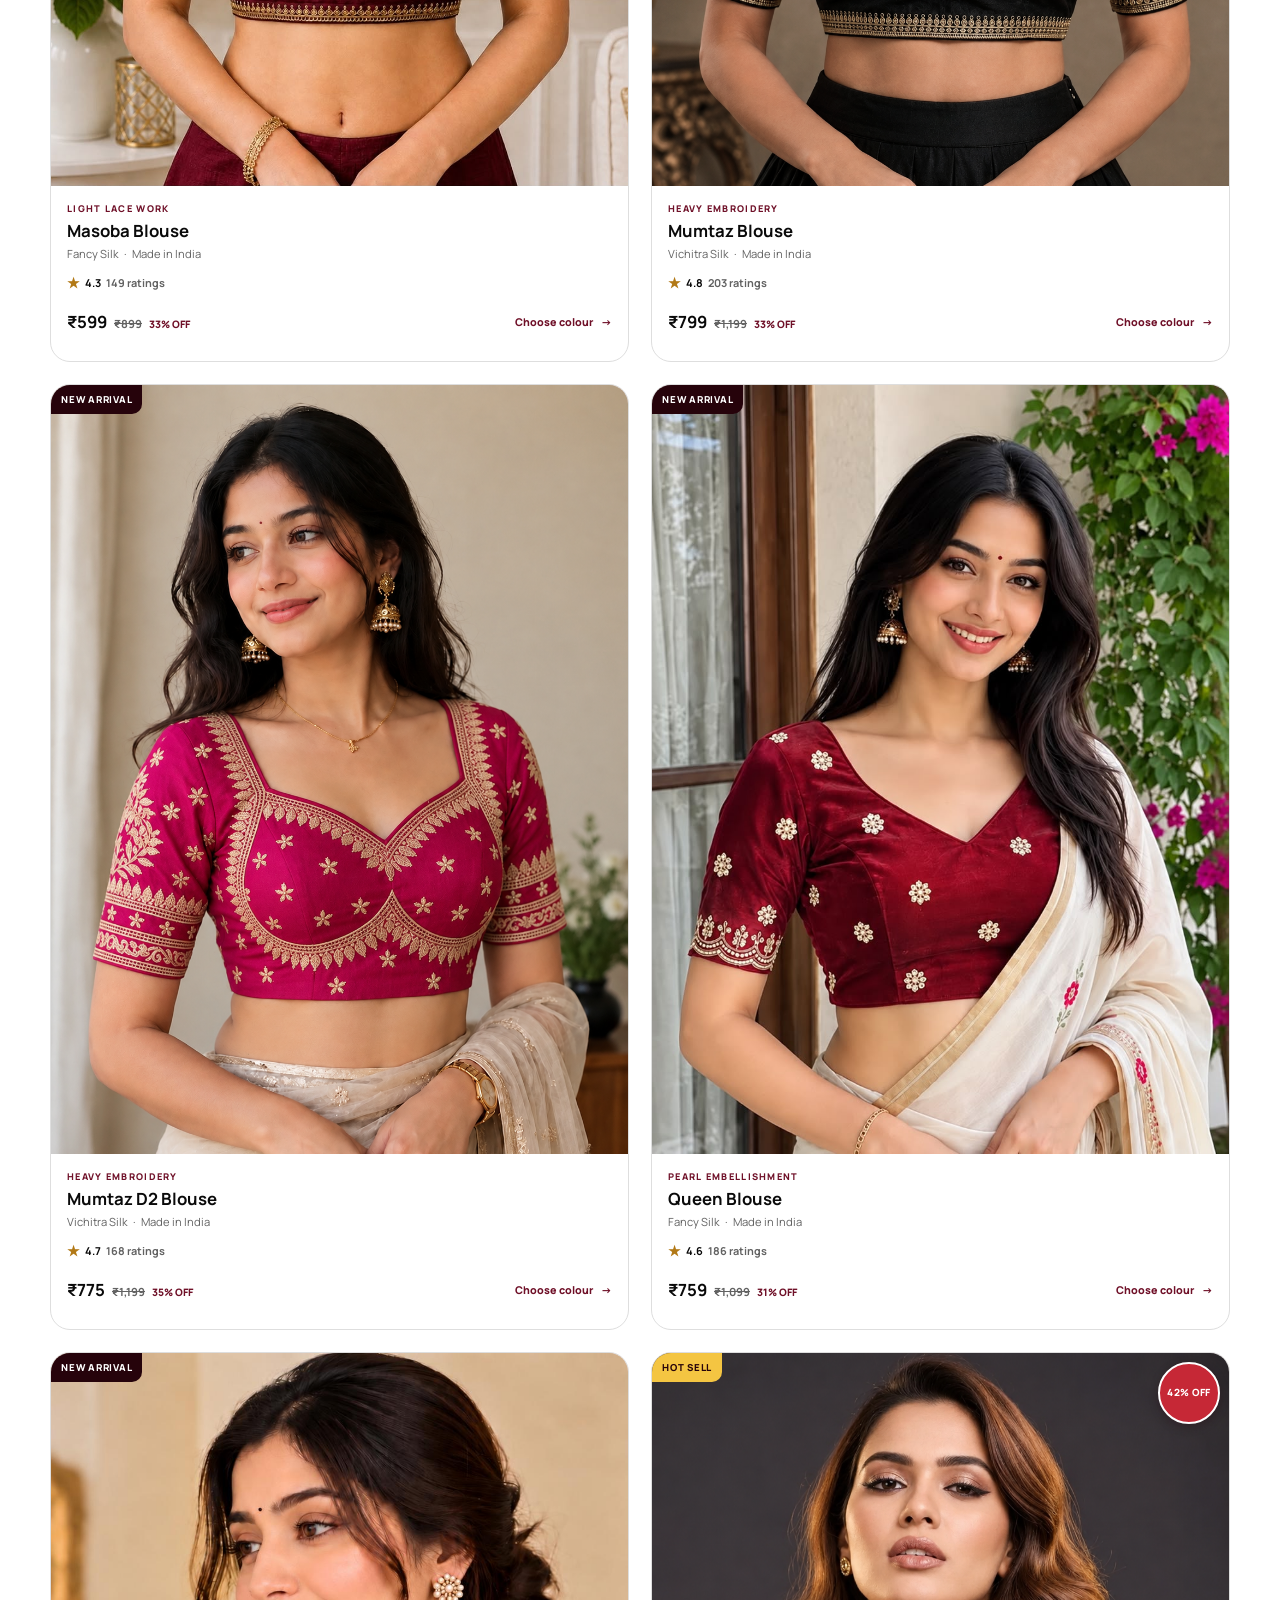
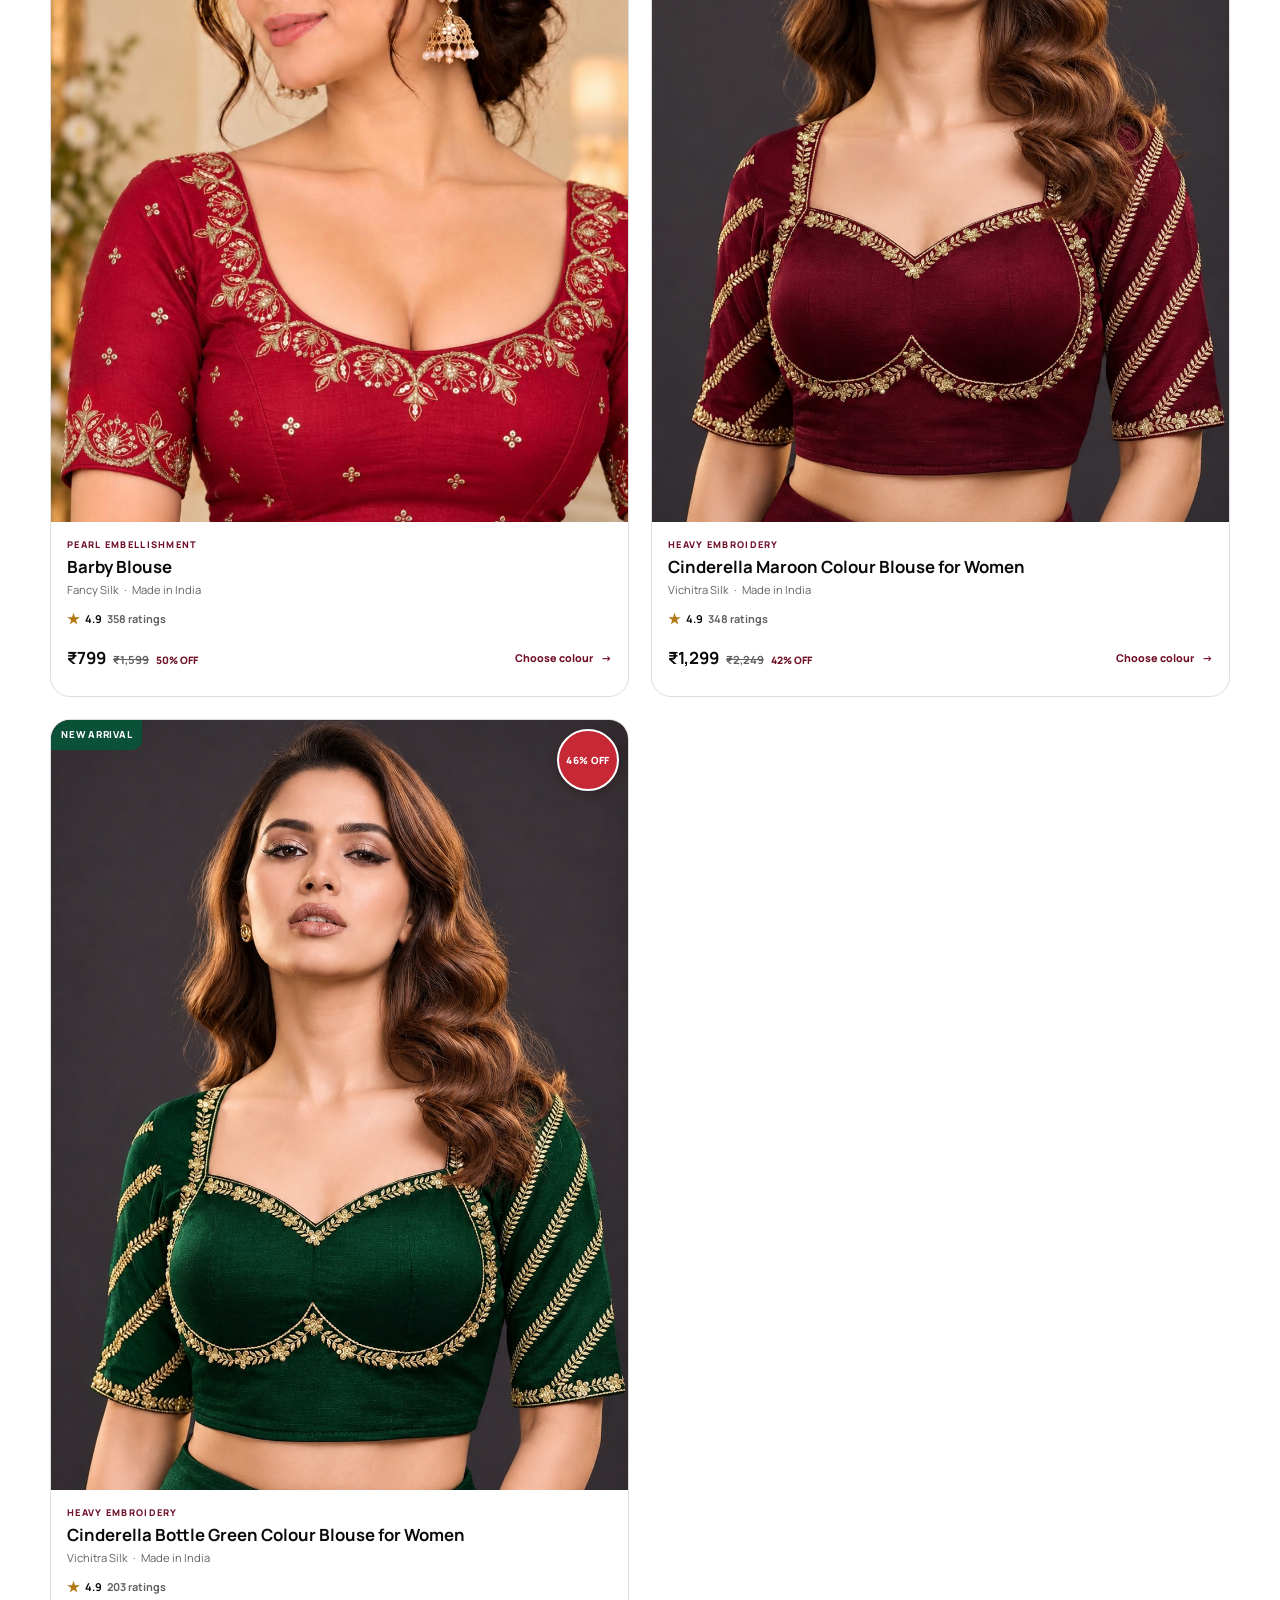
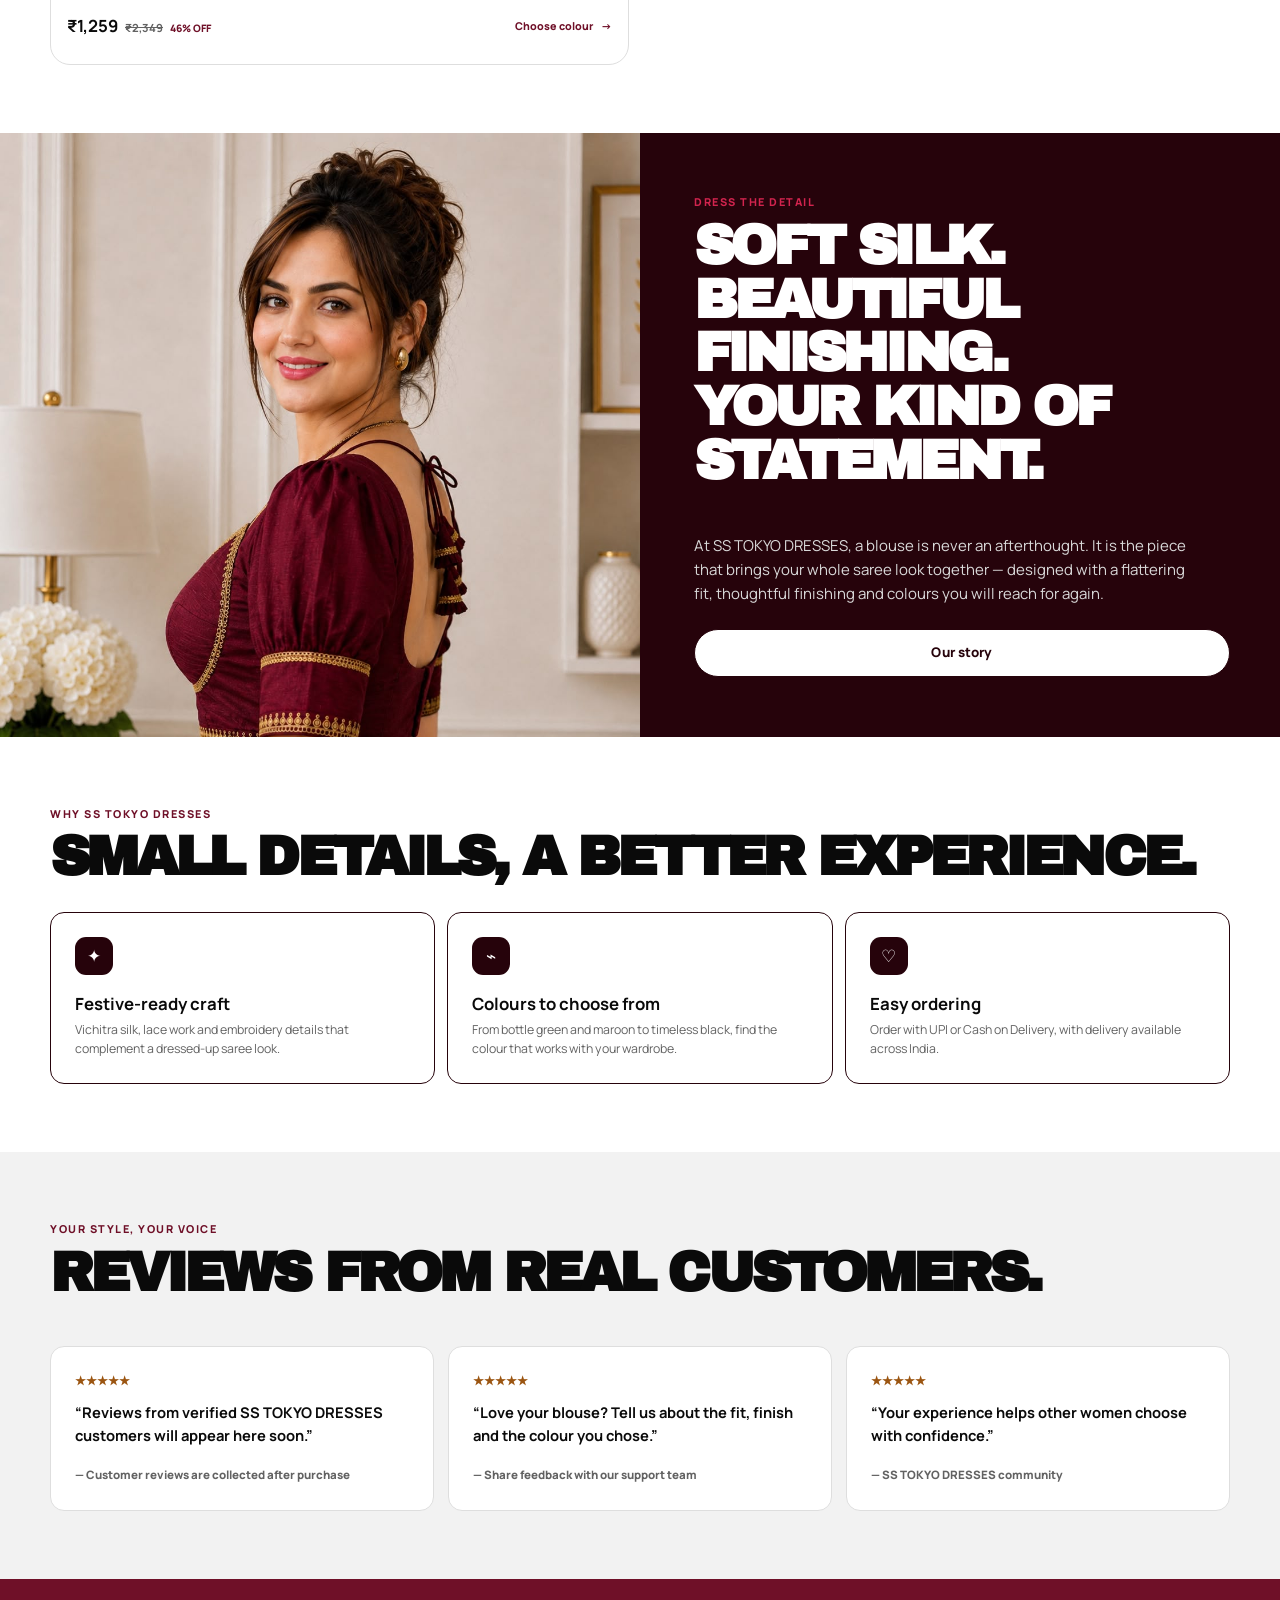
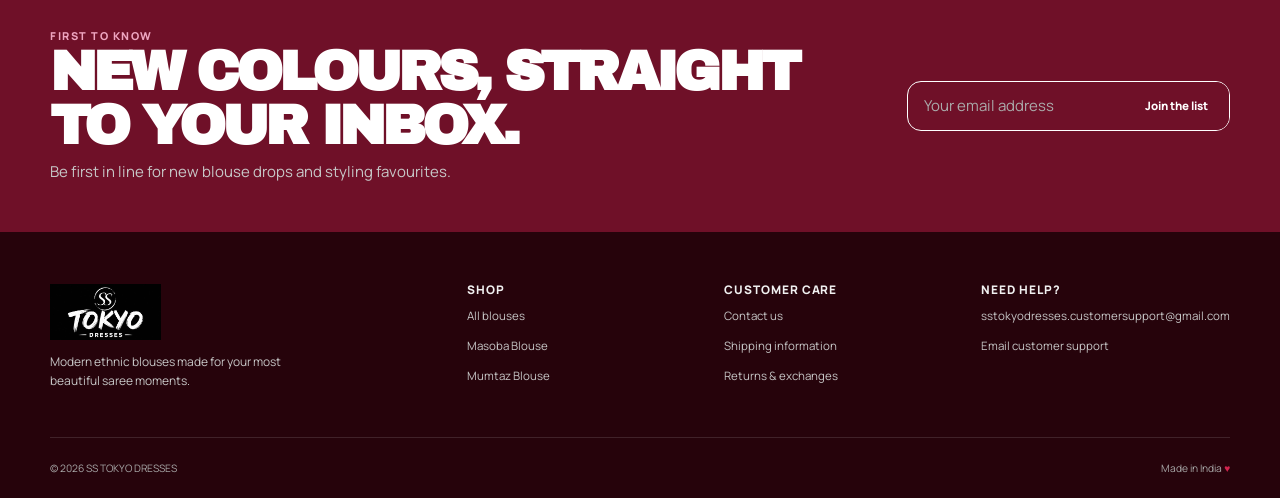
==== commit 1c030eb3: "Add TOKYO favicon and site name metadata" ====
--- a/index.html
+++ b/index.html
@@ -12,6 +12,10 @@
   <meta property="og:url" content="https://sstokyodresses.store/">
   <meta property="og:image" content="https://sstokyodresses.store/images/mumtaz-front-purple.png">
   <meta property="og:image:alt" content="Purple Mumtaz embroidered blouse from SS TOKYO DRESSES">
+  <meta property="og:site_name" content="SS TOKYO DRESSES">
+  <meta name="application-name" content="SS TOKYO DRESSES">
+  <link rel="icon" href="images/favicon-tokyo.svg" type="image/svg+xml">
+  <script type="application/ld+json">{"@context":"https://schema.org","@type":"WebSite","name":"SS TOKYO DRESSES","alternateName":"SS TOKYO","url":"https://sstokyodresses.store/"}</script>
   <link rel="preconnect" href="https://fonts.googleapis.com">
   <link rel="preconnect" href="https://fonts.gstatic.com" crossorigin>
   <link href="https://fonts.googleapis.com/css2?family=Archivo+Black&family=Manrope:wght@400;500;600;700;800&display=swap" rel="stylesheet">
--- a/css/style.css
+++ b/css/style.css
@@ -144,6 +144,12 @@
 .product-image-link img { height: 100%; object-fit: cover; object-position: center top; transition: transform 400ms ease; }
 .product-card:hover .product-image-link img { transform: scale(1.035); }
 .product-badge { position: absolute; top: 0; left: 0; padding: 7px 10px; color: var(--white); border-radius: 0 0 10px; background: var(--maroon-dark); font-size: 0.6rem; font-weight: 900; letter-spacing: 0.08em; text-transform: uppercase; }
+.product-badge--green { background: #0b5138; }
+.product-badge--yellow { color: #26030b; background: #f4c542; }
+.product-sale-sticker { position: absolute; top: 9px; right: 9px; z-index: 1; display: inline-flex; align-items: center; justify-content: center; width: 62px; height: 62px; padding: 6px; color: var(--white); border: 2px solid var(--white); border-radius: 50%; background: #c62836; box-shadow: 0 3px 10px rgba(38, 3, 11, 0.3); font-size: 0.62rem; font-weight: 900; letter-spacing: 0.04em; line-height: 1.1; text-align: center; text-transform: uppercase; }
+@media (max-width: 579px) {
+  .product-sale-sticker { width: 54px; height: 54px; font-size: 0.57rem; }
+}
 .product-image-overlay { position: absolute; right: 12px; bottom: 12px; padding: 7px 10px; color: var(--ink); border-radius: 999px; background: rgba(255, 255, 255, 0.92); font-size: 0.65rem; font-weight: 800; opacity: 0; transform: translateY(5px); transition: opacity 180ms ease, transform 180ms ease; }
 .product-card:hover .product-image-overlay { opacity: 1; transform: translateY(0); }
 .product-card-content { padding: 12px; }
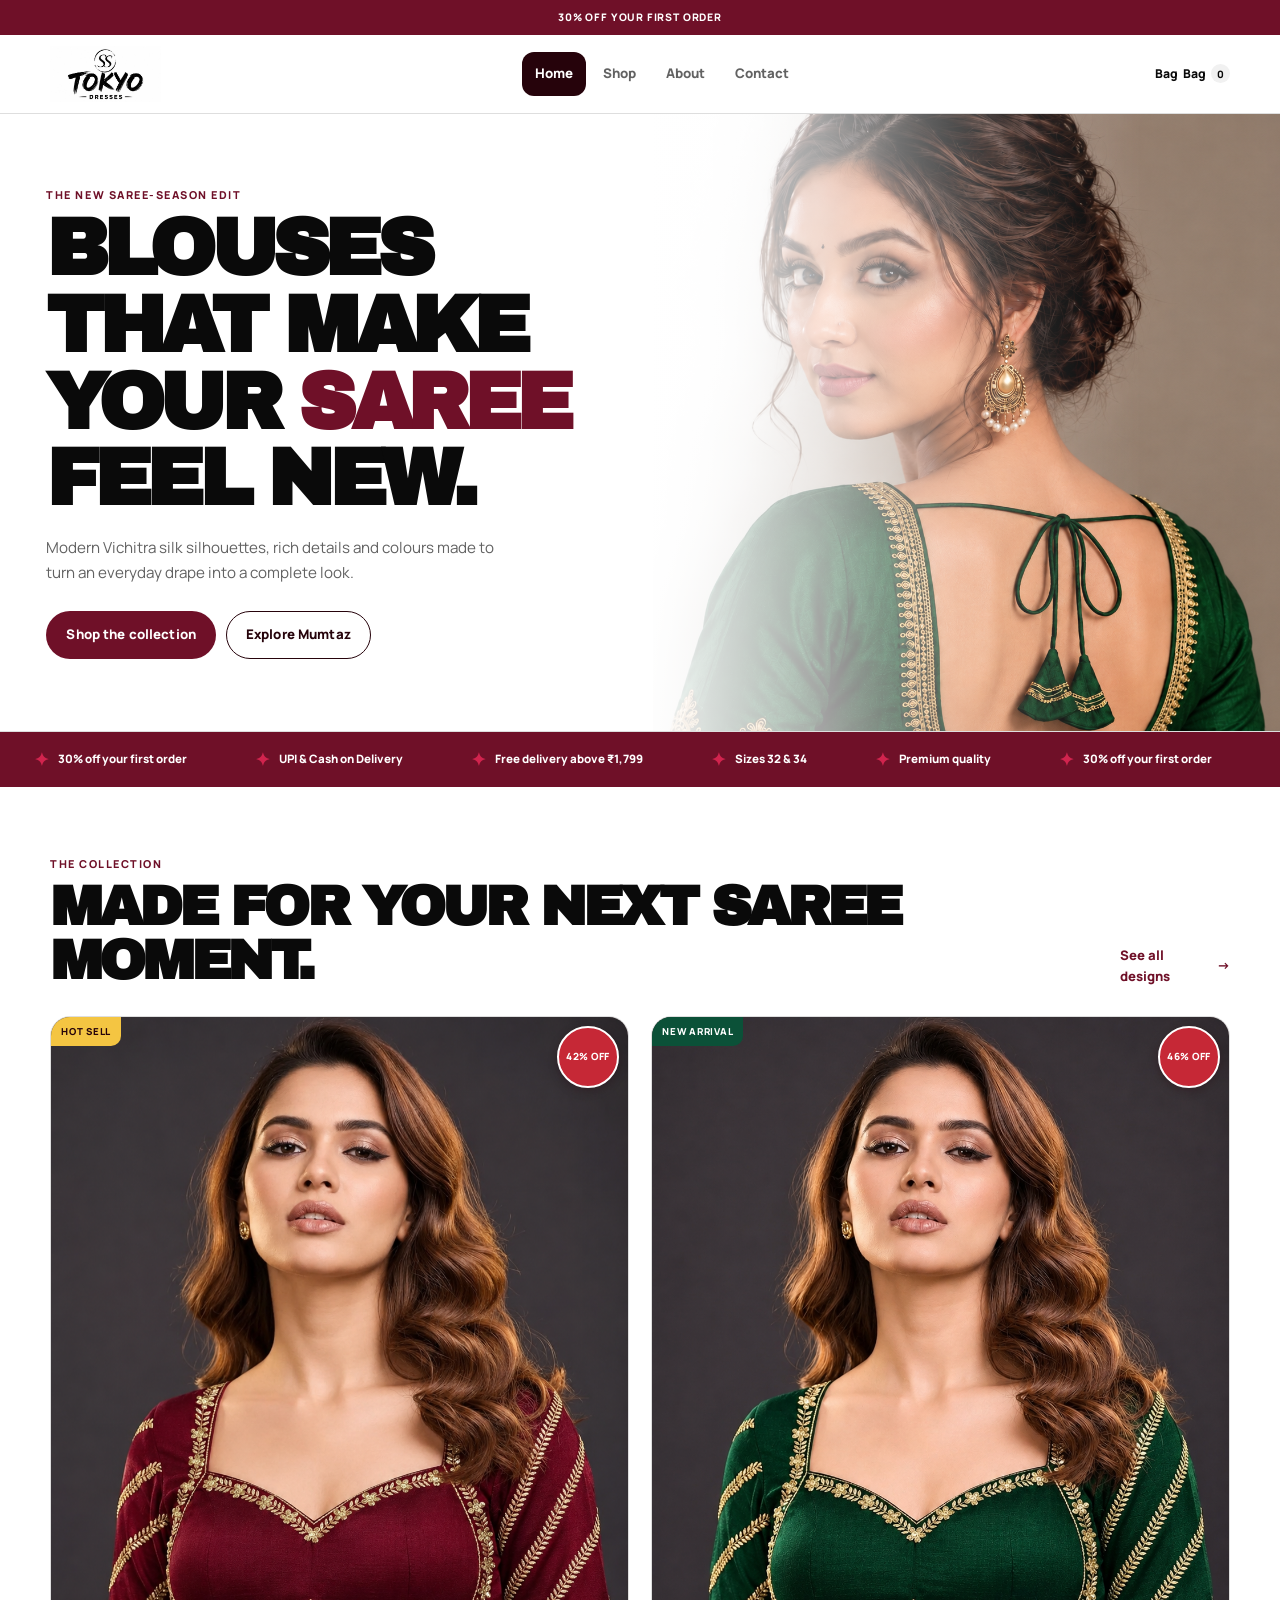
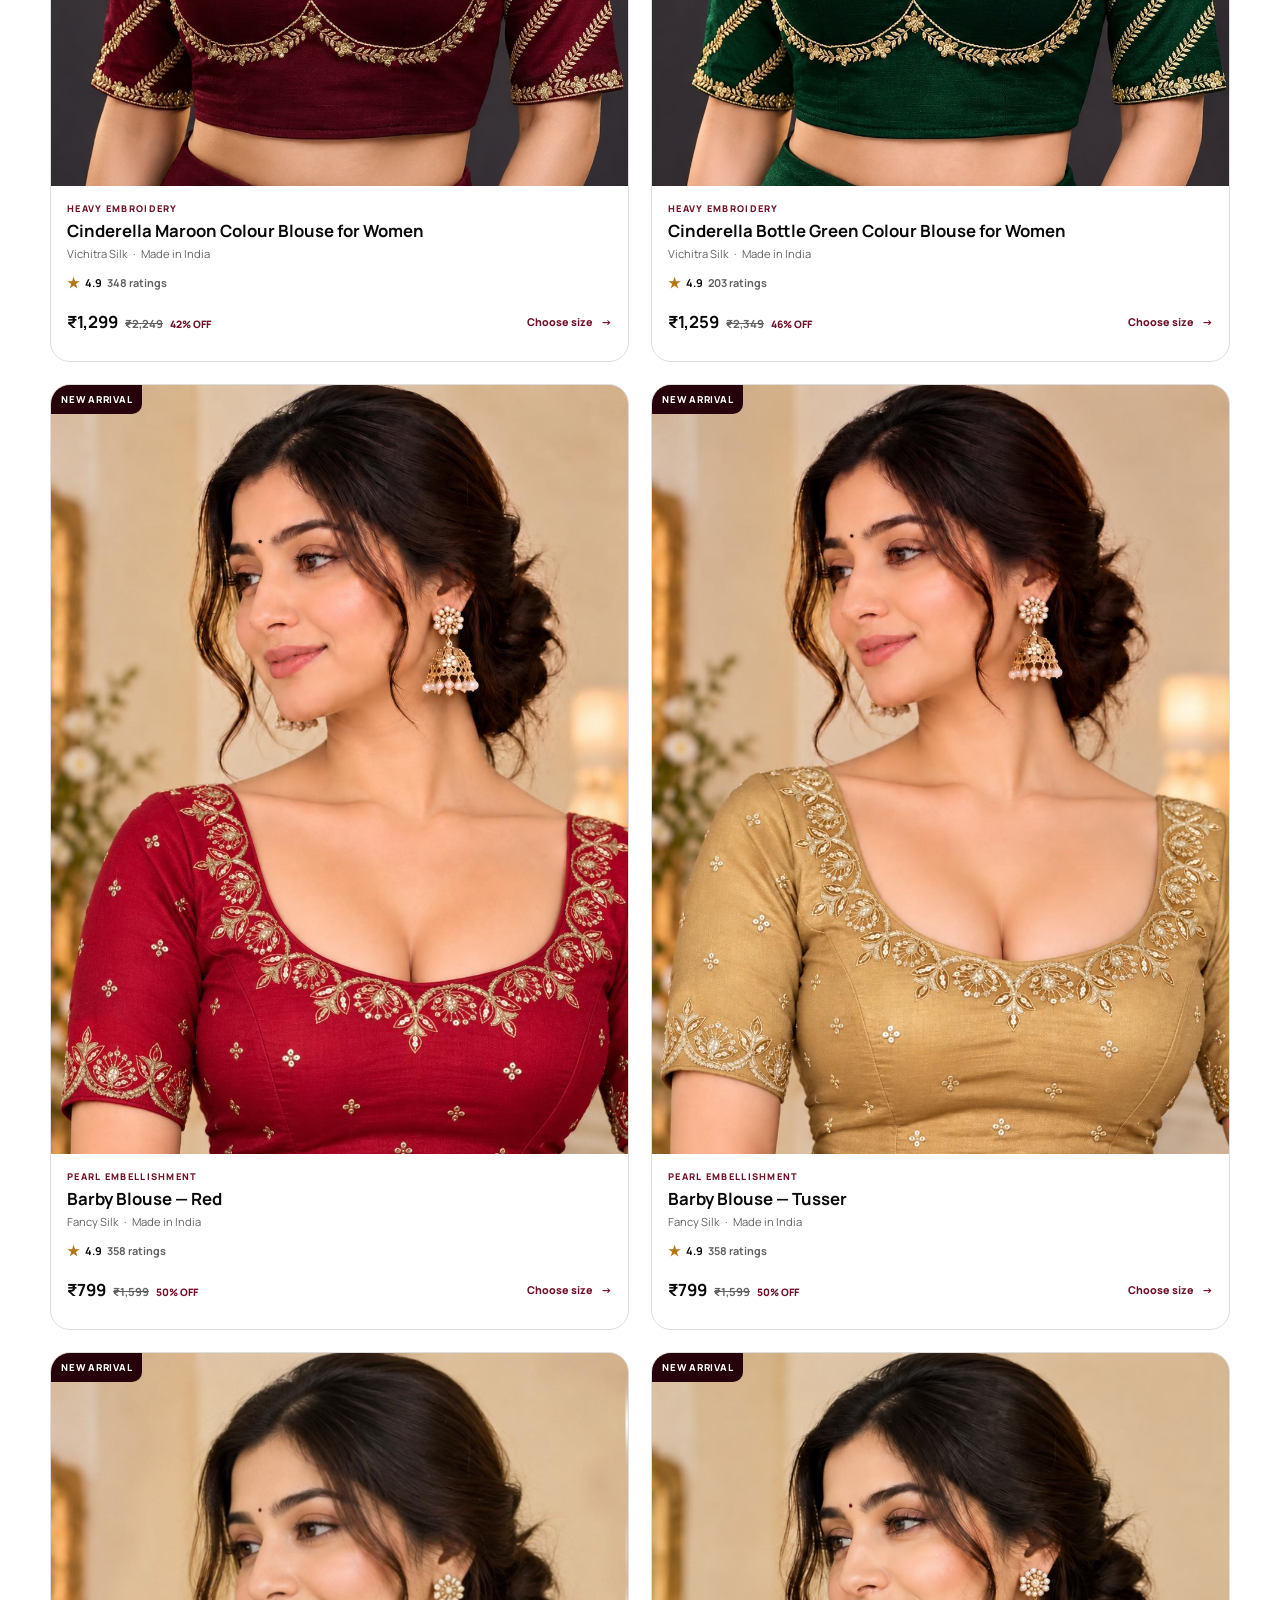
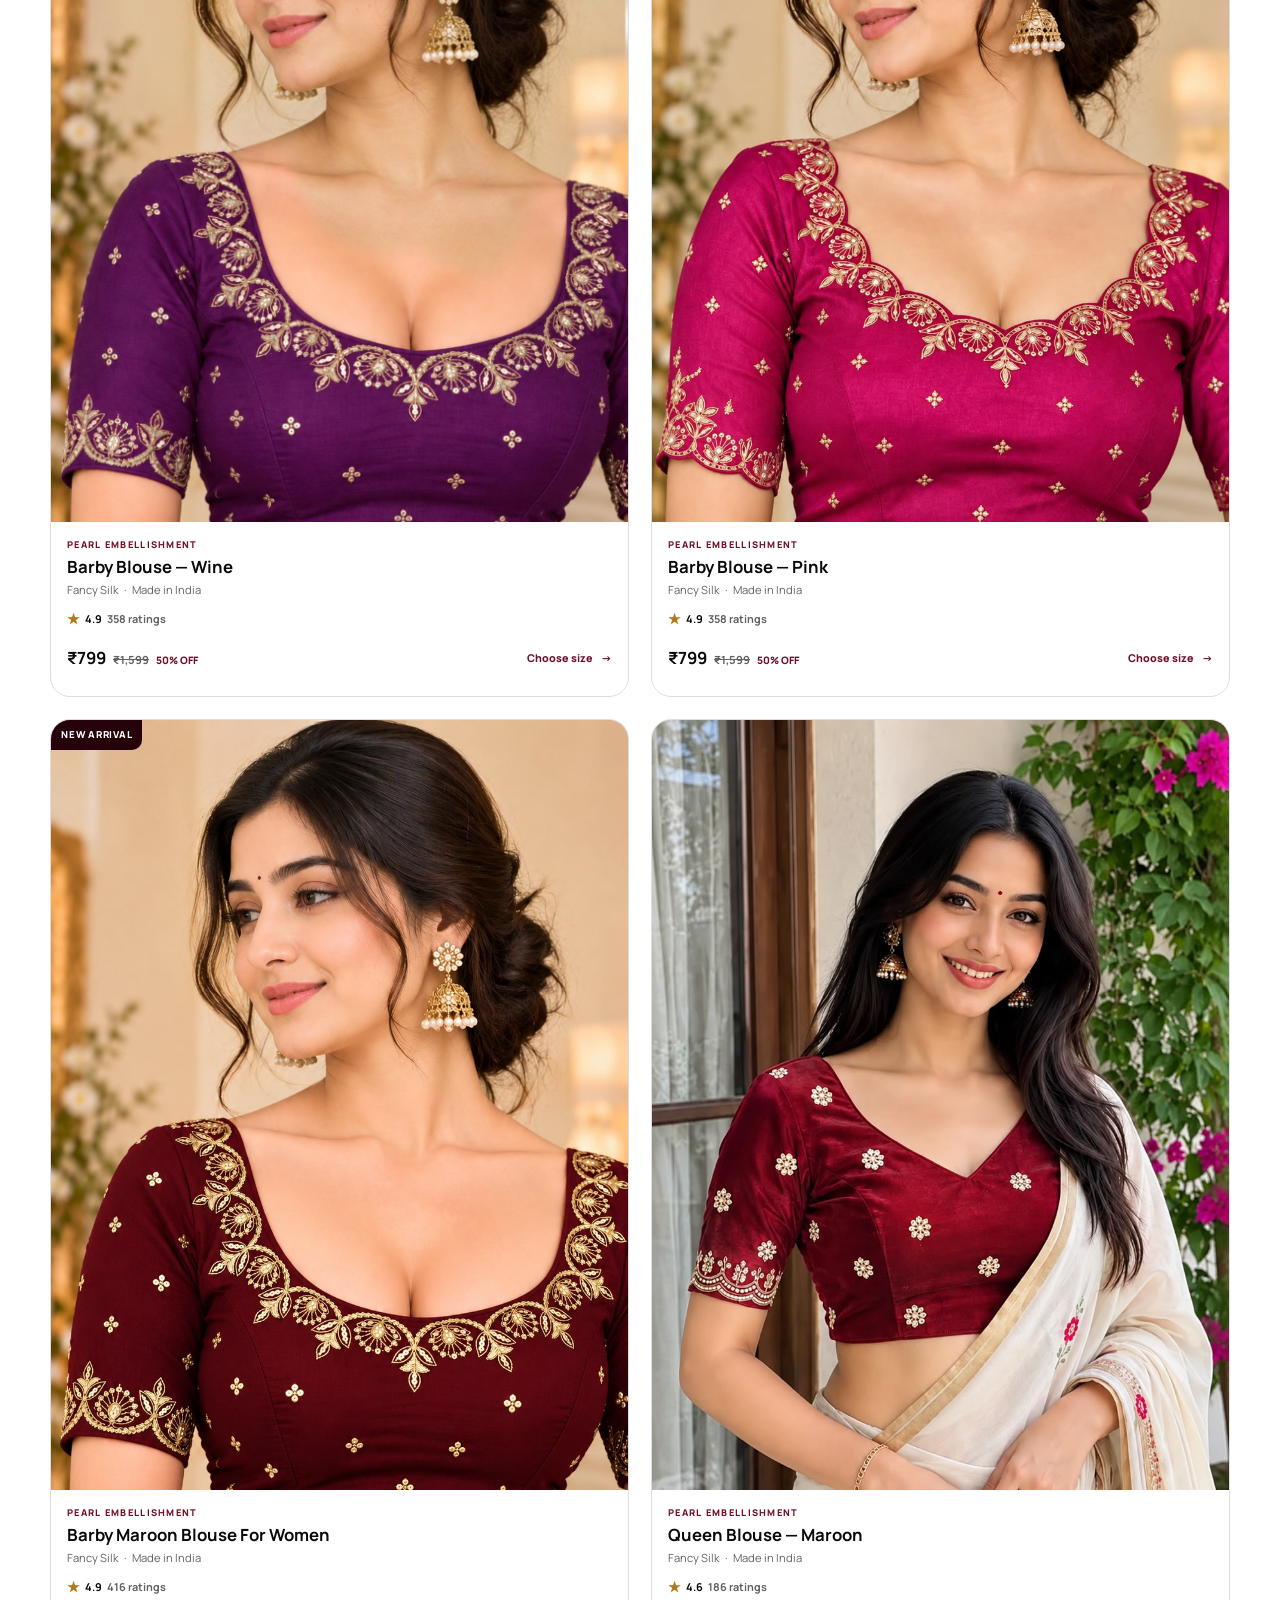
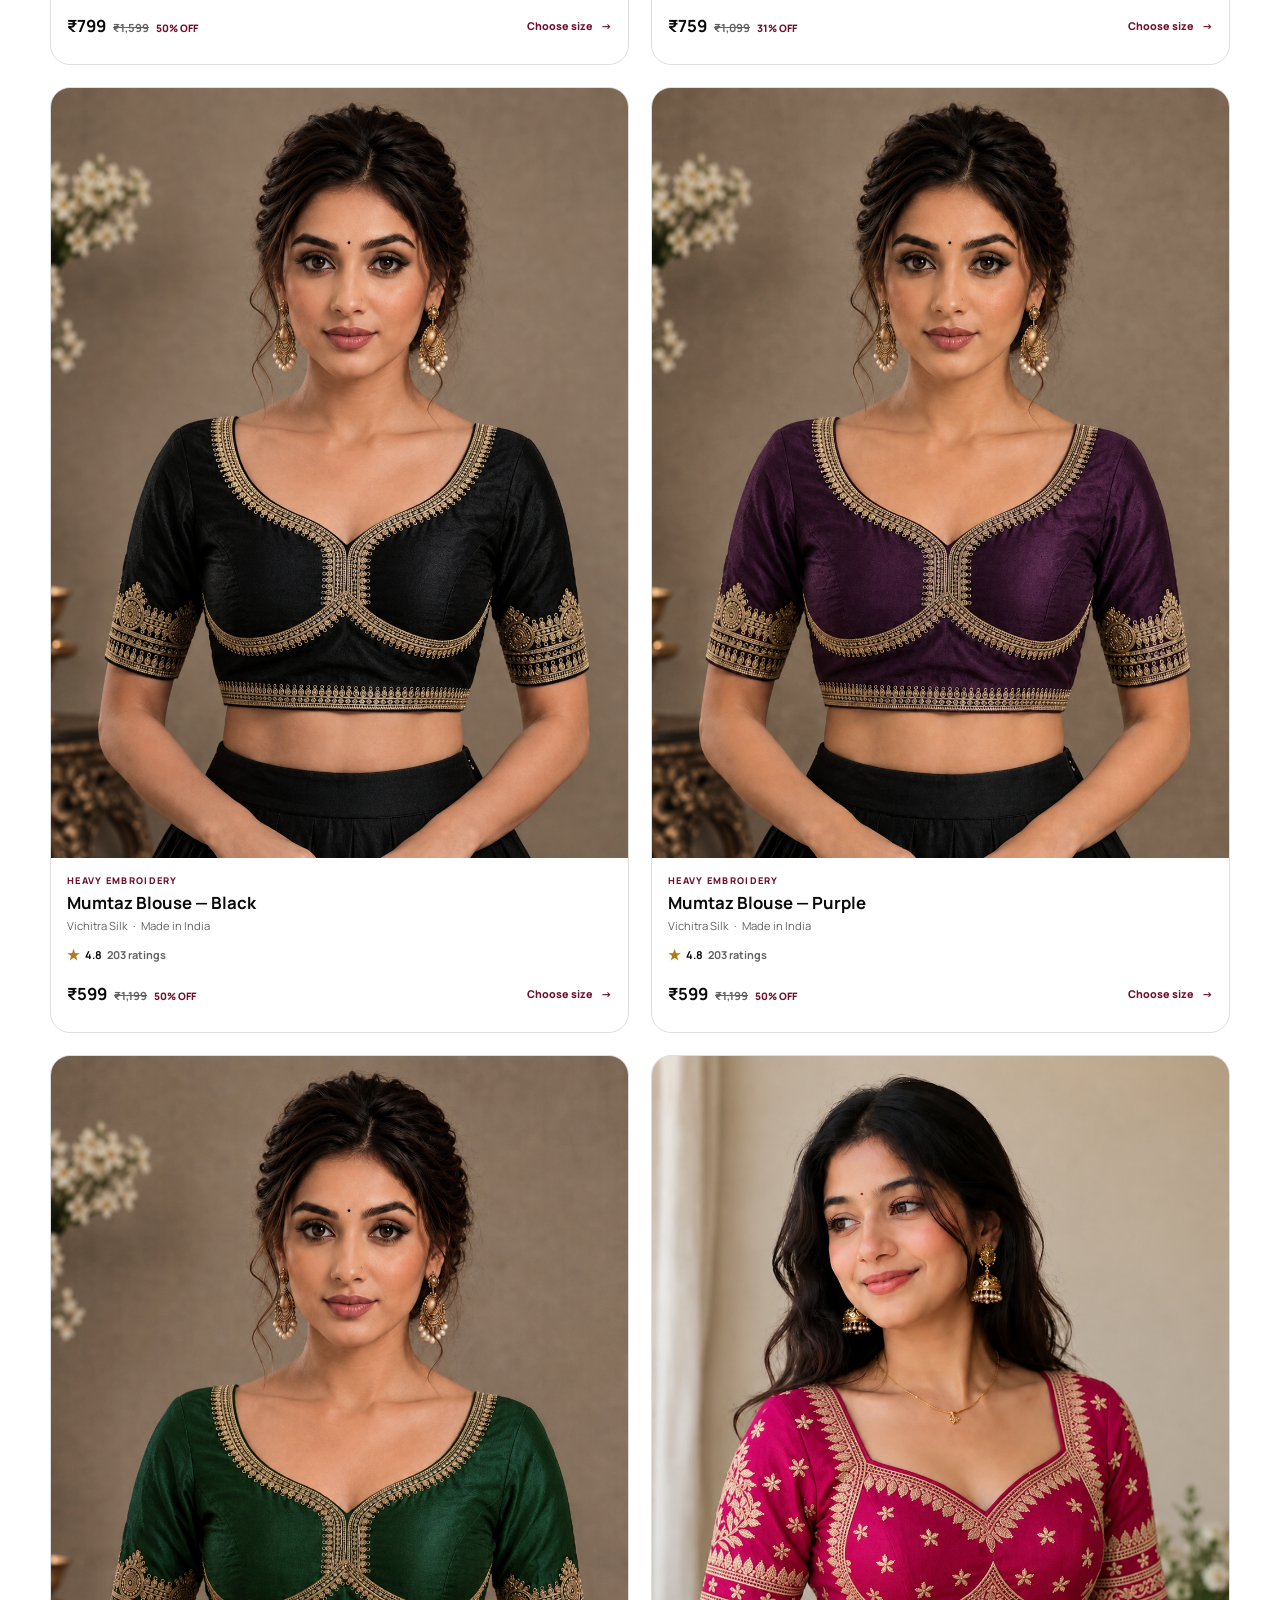
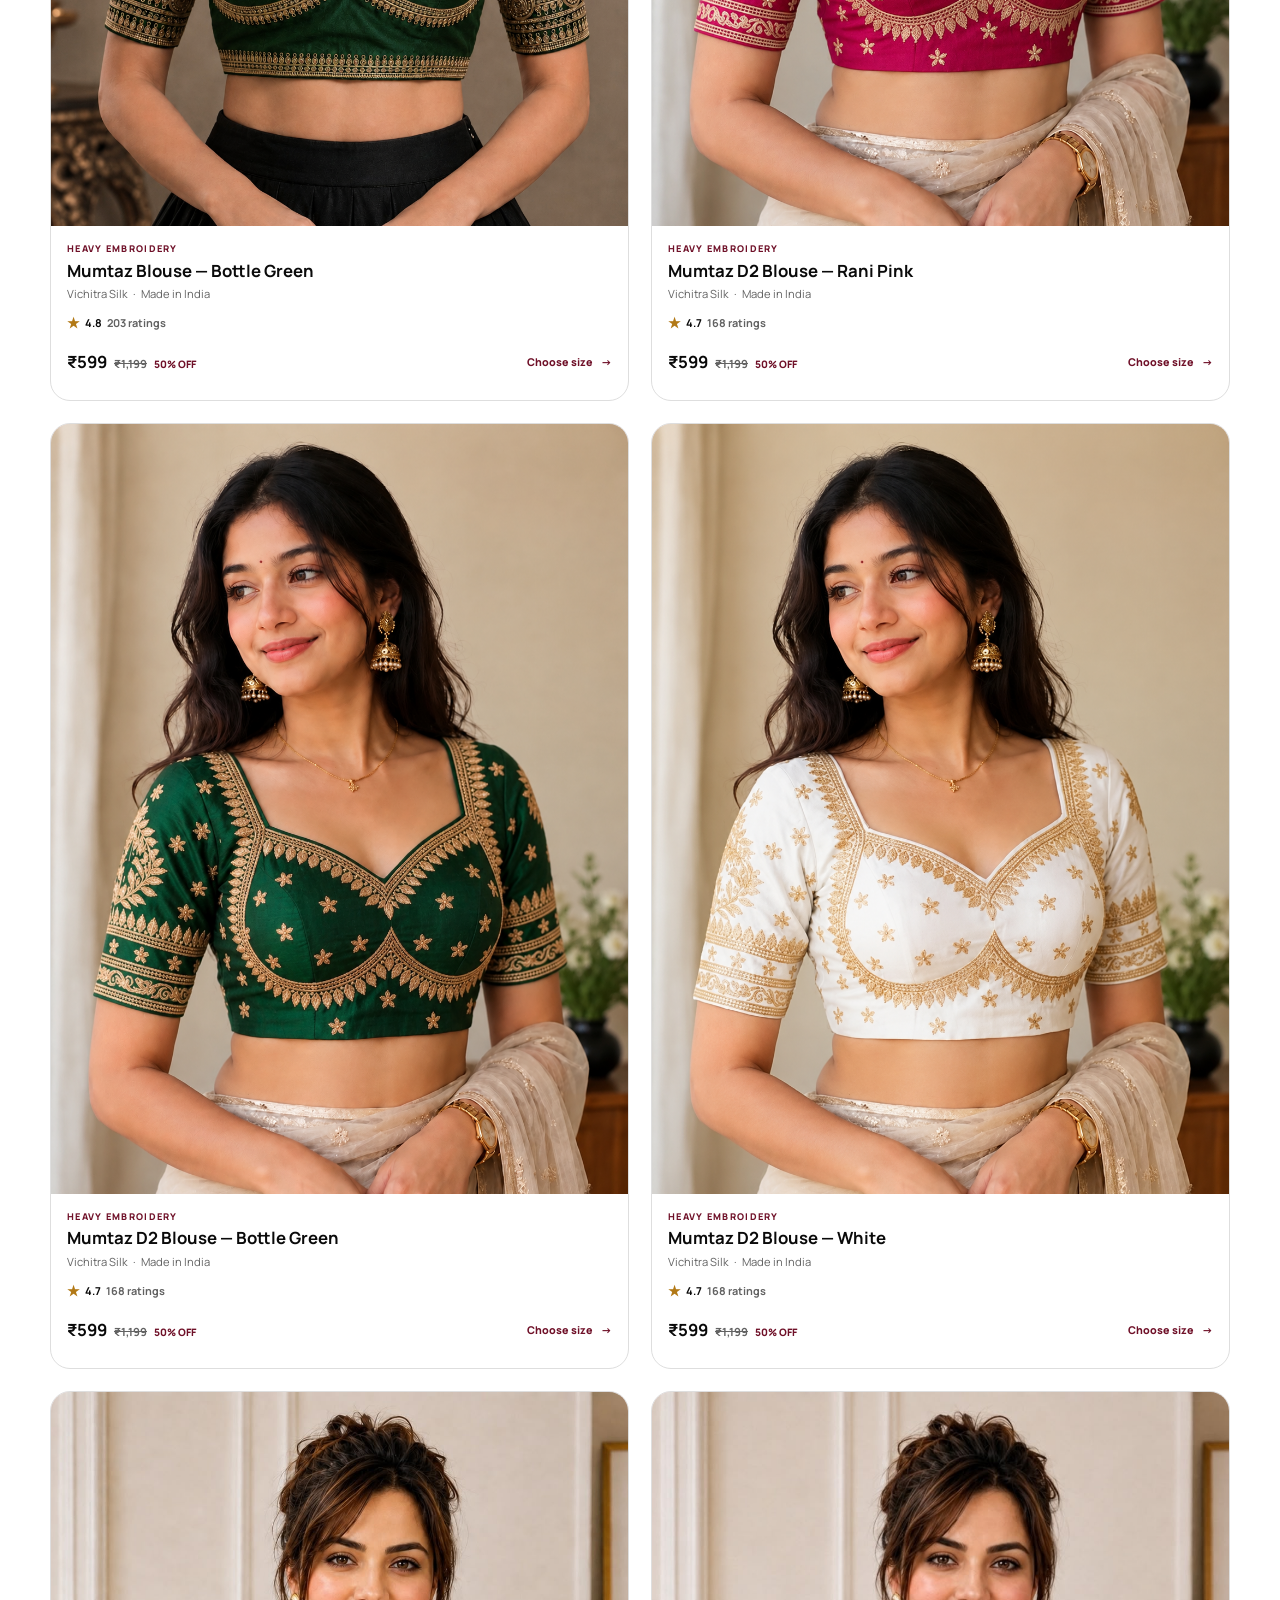
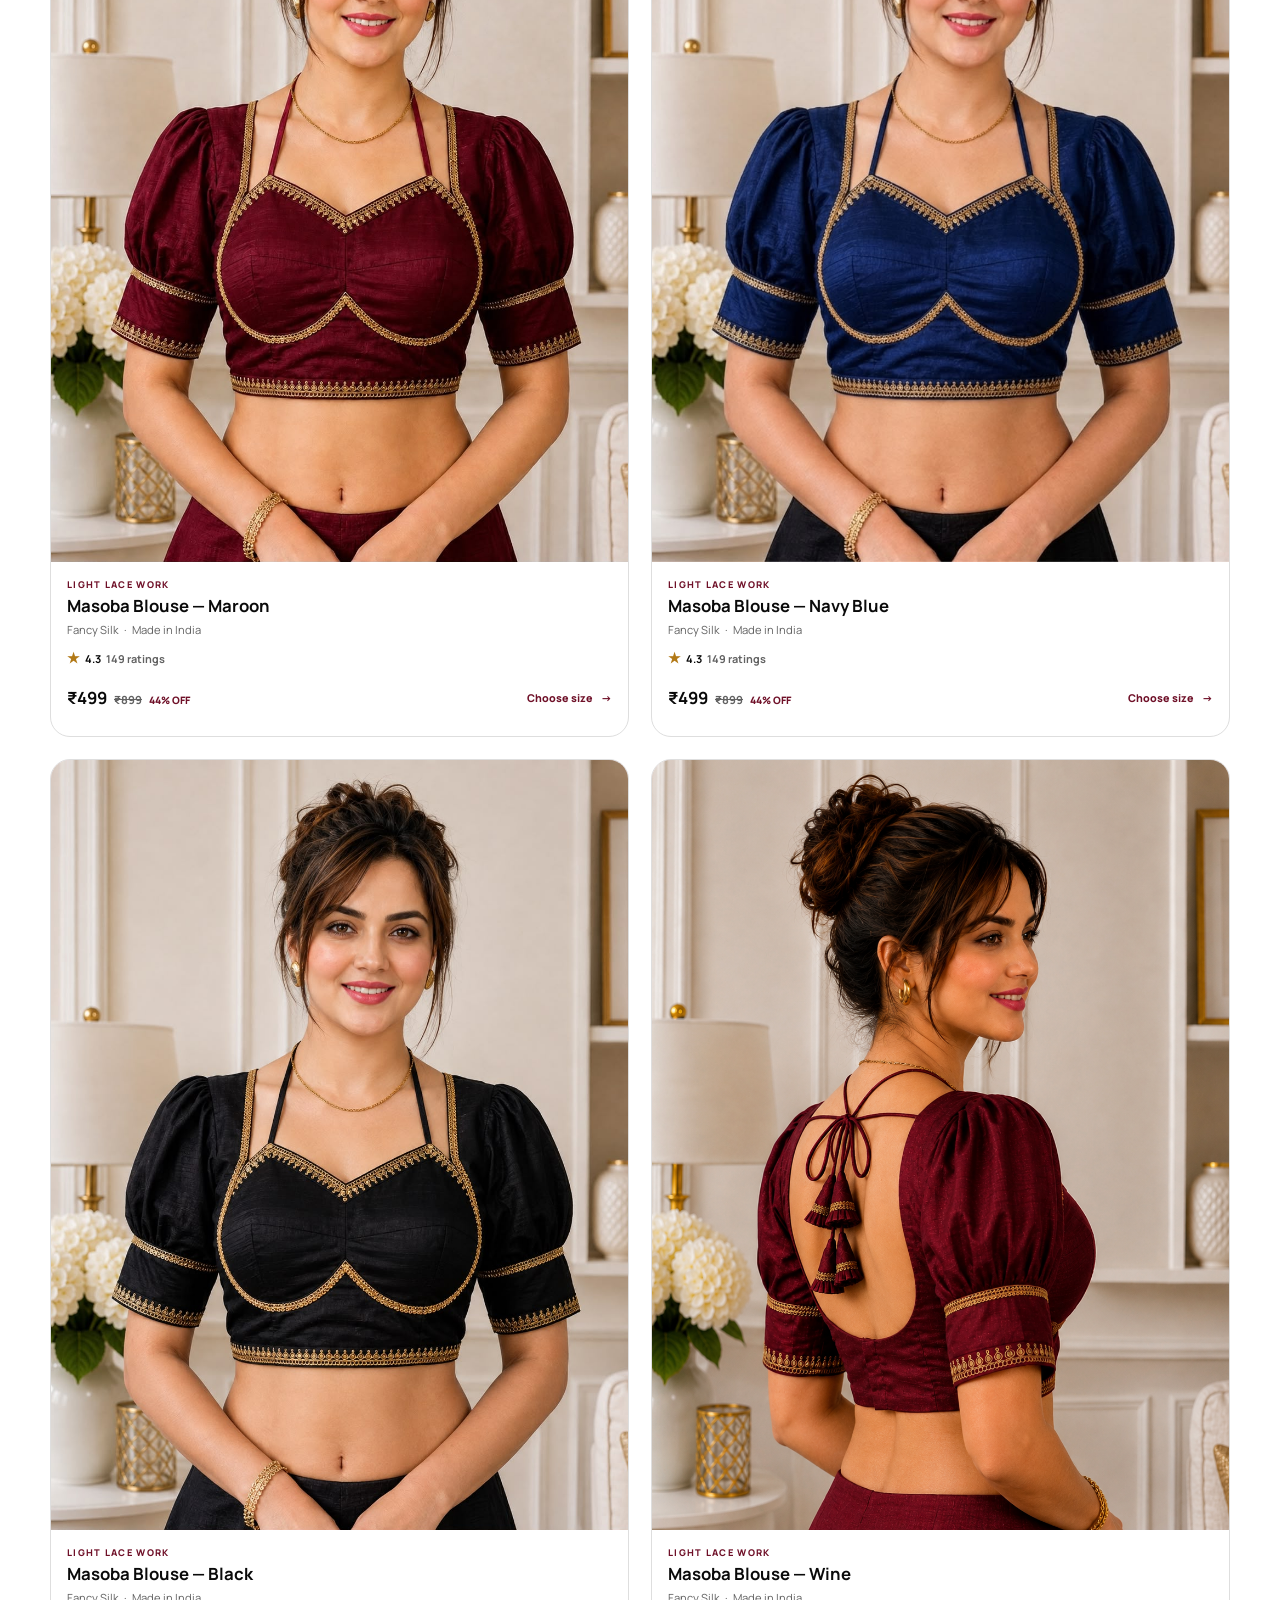
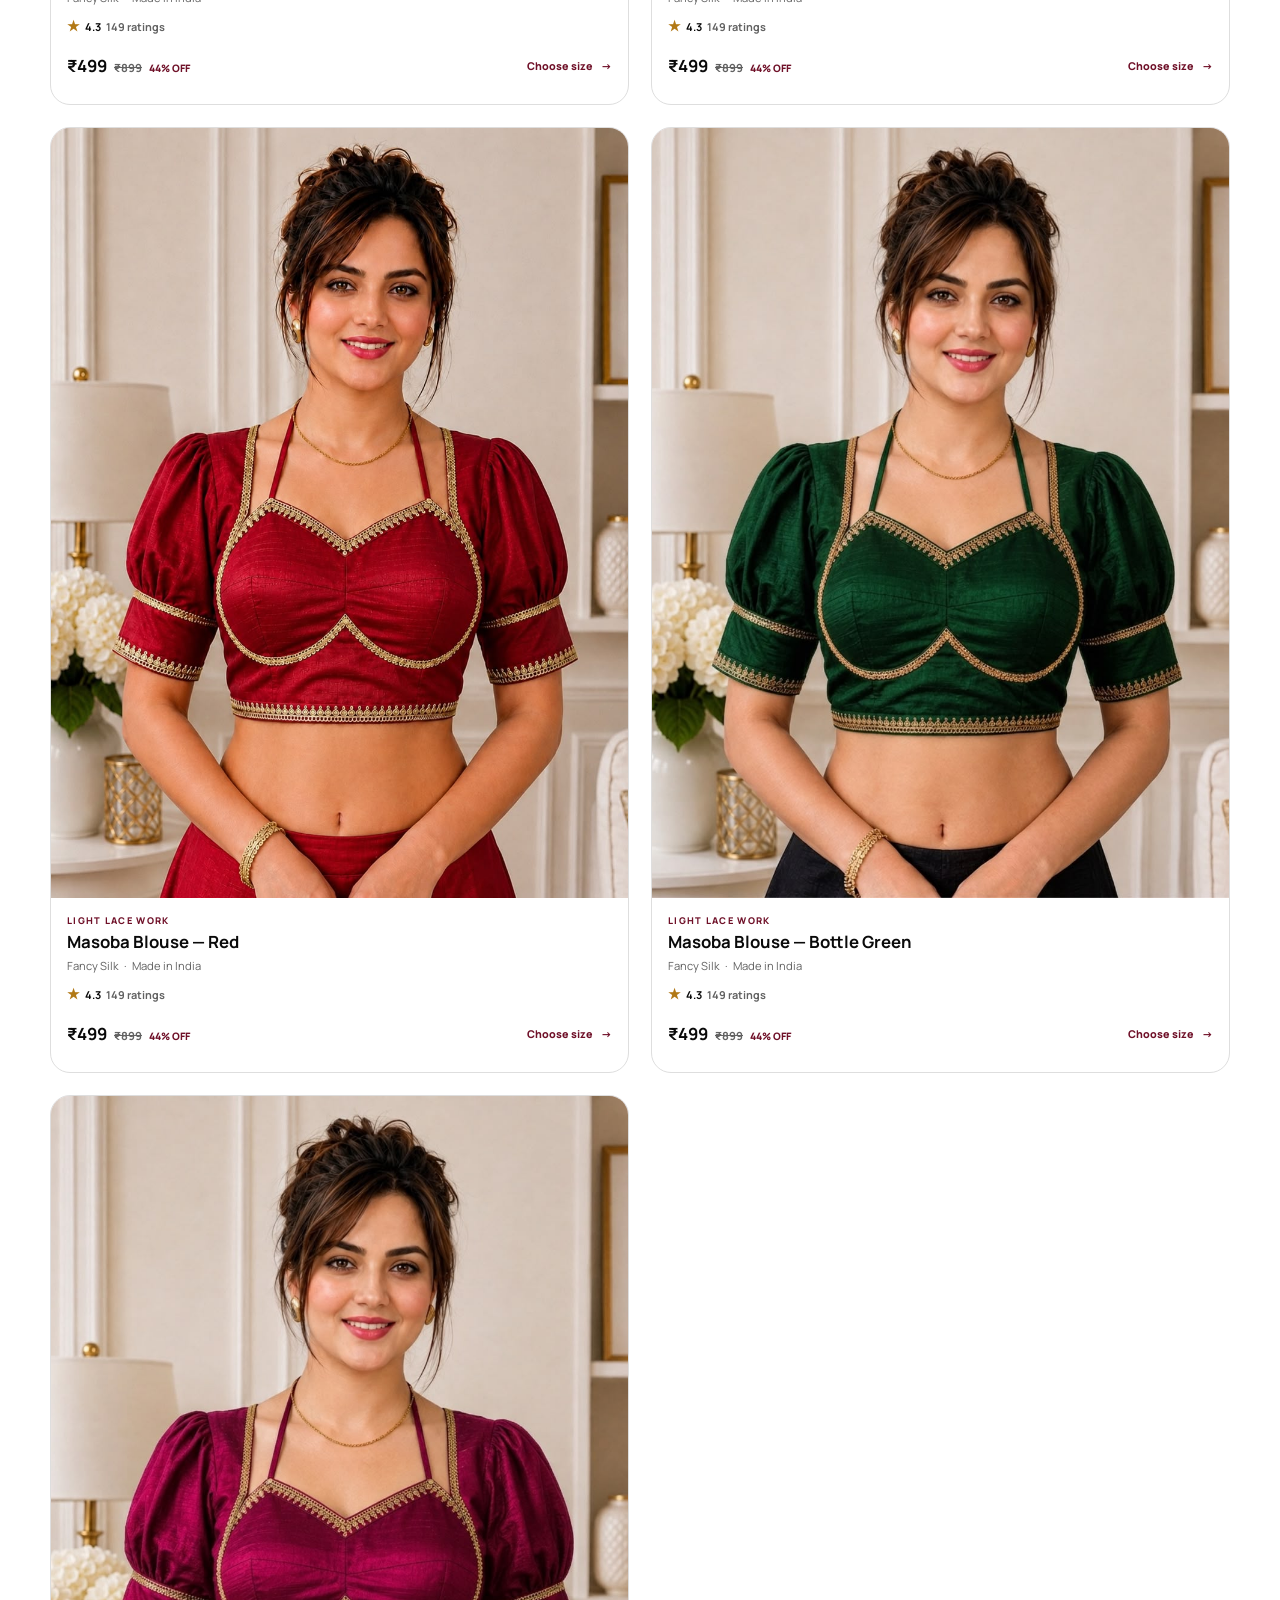
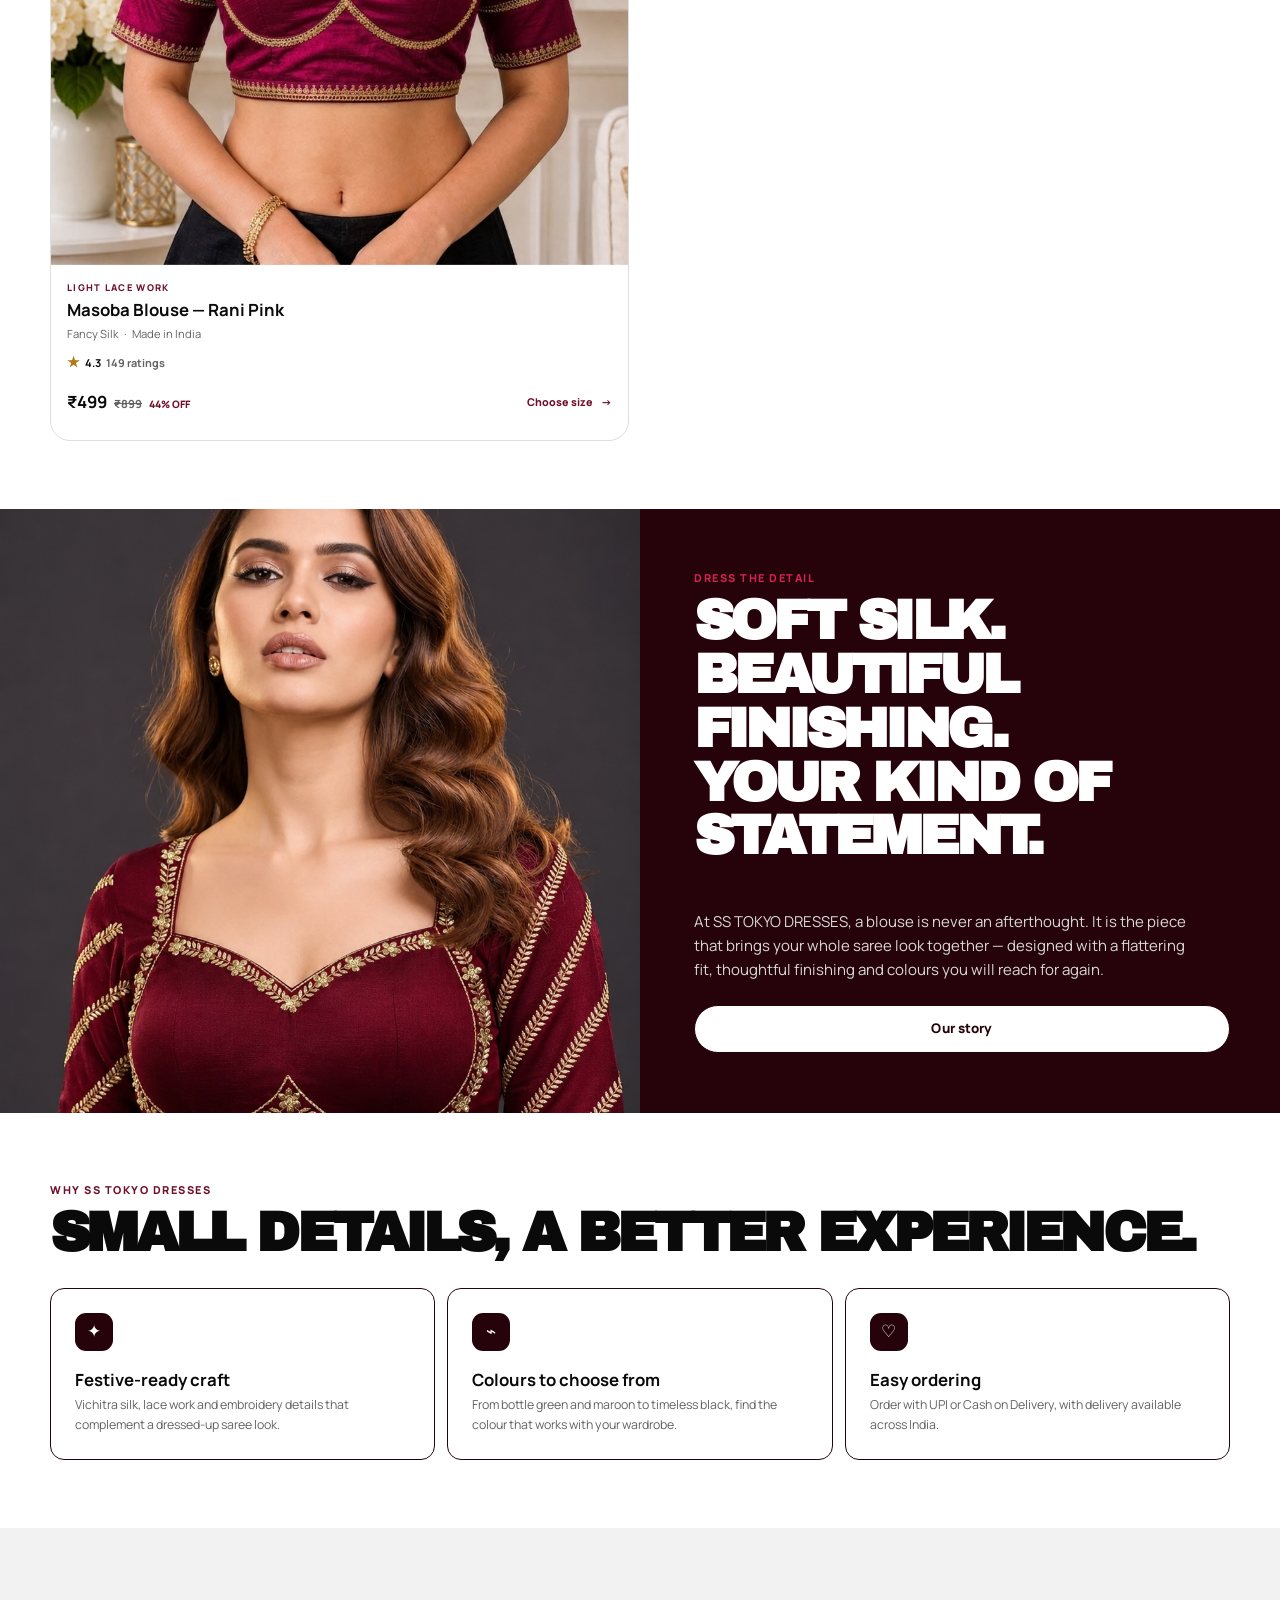
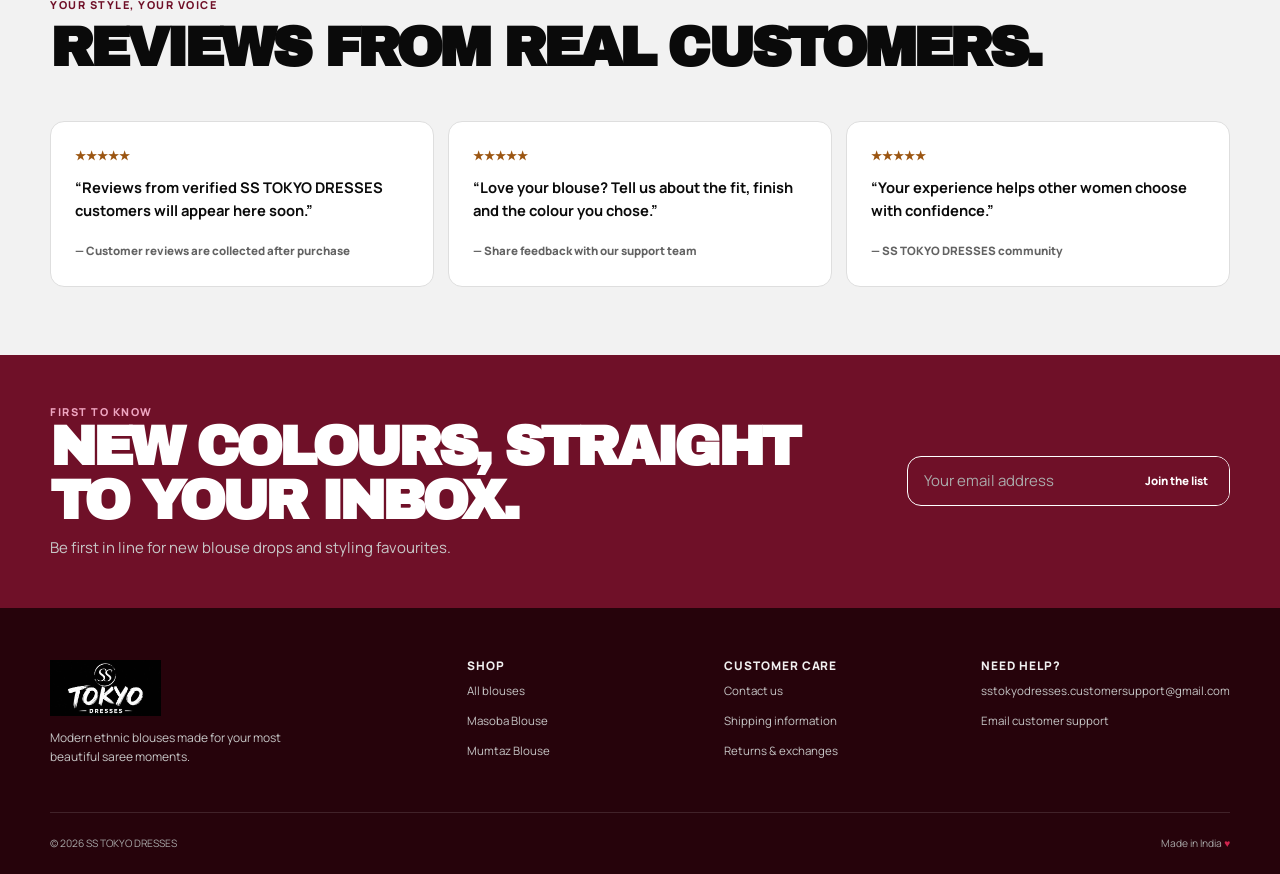
==== commit c29cc556: "Use the maroon Cinderella portrait in the homepage brand story" ====
--- a/index.html
+++ b/index.html
@@ -63,7 +63,7 @@
     </section>
 
     <section class="brand-story"><div class="brand-story-grid">
-      <div class="brand-story-image" role="img" aria-label="Maroon Masoba blouse viewed from the side"></div>
+      <div class="brand-story-image" role="img" aria-label="Front view of the maroon Cinderella blouse with gold floral embroidery"></div>
       <div class="brand-story-content"><p class="eyebrow">Dress the detail</p><h2>Soft silk. Beautiful finishing. Your kind of statement.</h2><p>At SS TOKYO DRESSES, a blouse is never an afterthought. It is the piece that brings your whole saree look together — designed with a flattering fit, thoughtful finishing and colours you will reach for again.</p><a class="button button--ghost" href="about.html">Our story</a></div>
     </div></section>
 
--- a/css/style.css
+++ b/css/style.css
@@ -147,6 +147,13 @@
 .product-badge--green { background: #0b5138; }
 .product-badge--yellow { color: #26030b; background: #f4c542; }
 .product-sale-sticker { position: absolute; top: 9px; right: 9px; z-index: 1; display: inline-flex; align-items: center; justify-content: center; width: 62px; height: 62px; padding: 6px; color: var(--white); border: 2px solid var(--white); border-radius: 50%; background: #c62836; box-shadow: 0 3px 10px rgba(38, 3, 11, 0.3); font-size: 0.62rem; font-weight: 900; letter-spacing: 0.04em; line-height: 1.1; text-align: center; text-transform: uppercase; }
+@media (prefers-reduced-motion: no-preference) {
+  .product-sale-sticker { animation: sale-sticker-pulse 3s ease-in-out infinite; }
+}
+@keyframes sale-sticker-pulse {
+  0%, 36%, 100% { transform: scale(1); }
+  18% { transform: scale(1.08); }
+}
 @media (max-width: 579px) {
   .product-sale-sticker { width: 54px; height: 54px; font-size: 0.57rem; }
 }
@@ -169,7 +176,7 @@
 .product-card-bottom .text-link { min-height: 34px; font-size: 0.59rem; }
 .brand-story { overflow: hidden; color: var(--white); background: var(--maroon-dark); }
 .brand-story-grid { display: grid; }
-.brand-story-image { min-height: 320px; background: url("../images/masoba-side-maroon.jpeg") center top / cover; }
+.brand-story-image { min-height: 320px; background: url("../images/cinderella-maroon-front.png") center 21% / cover; }
 /* Mobile-only side padding keeps the story copy comfortably inside the screen. */
 .brand-story-content { padding: 54px 24px; }
 .brand-story-content .eyebrow { color: var(--pink-strong); }
